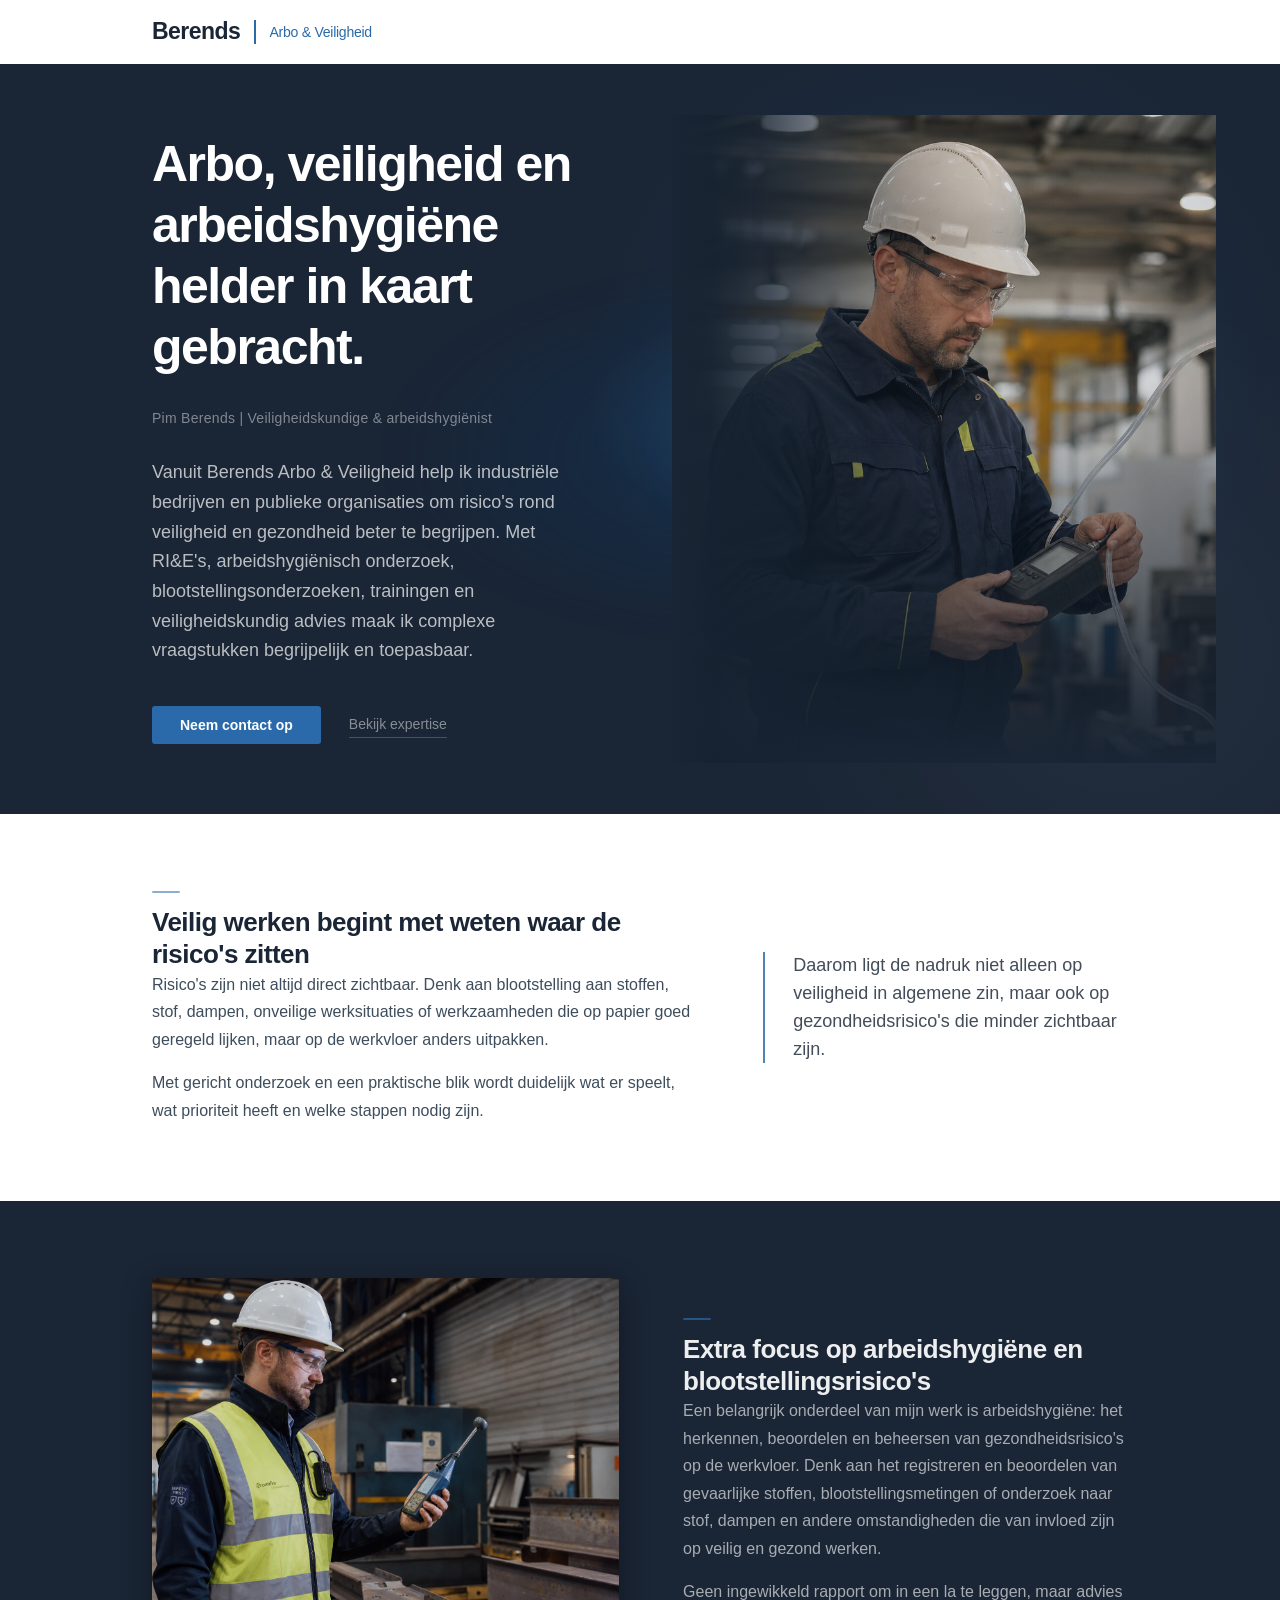
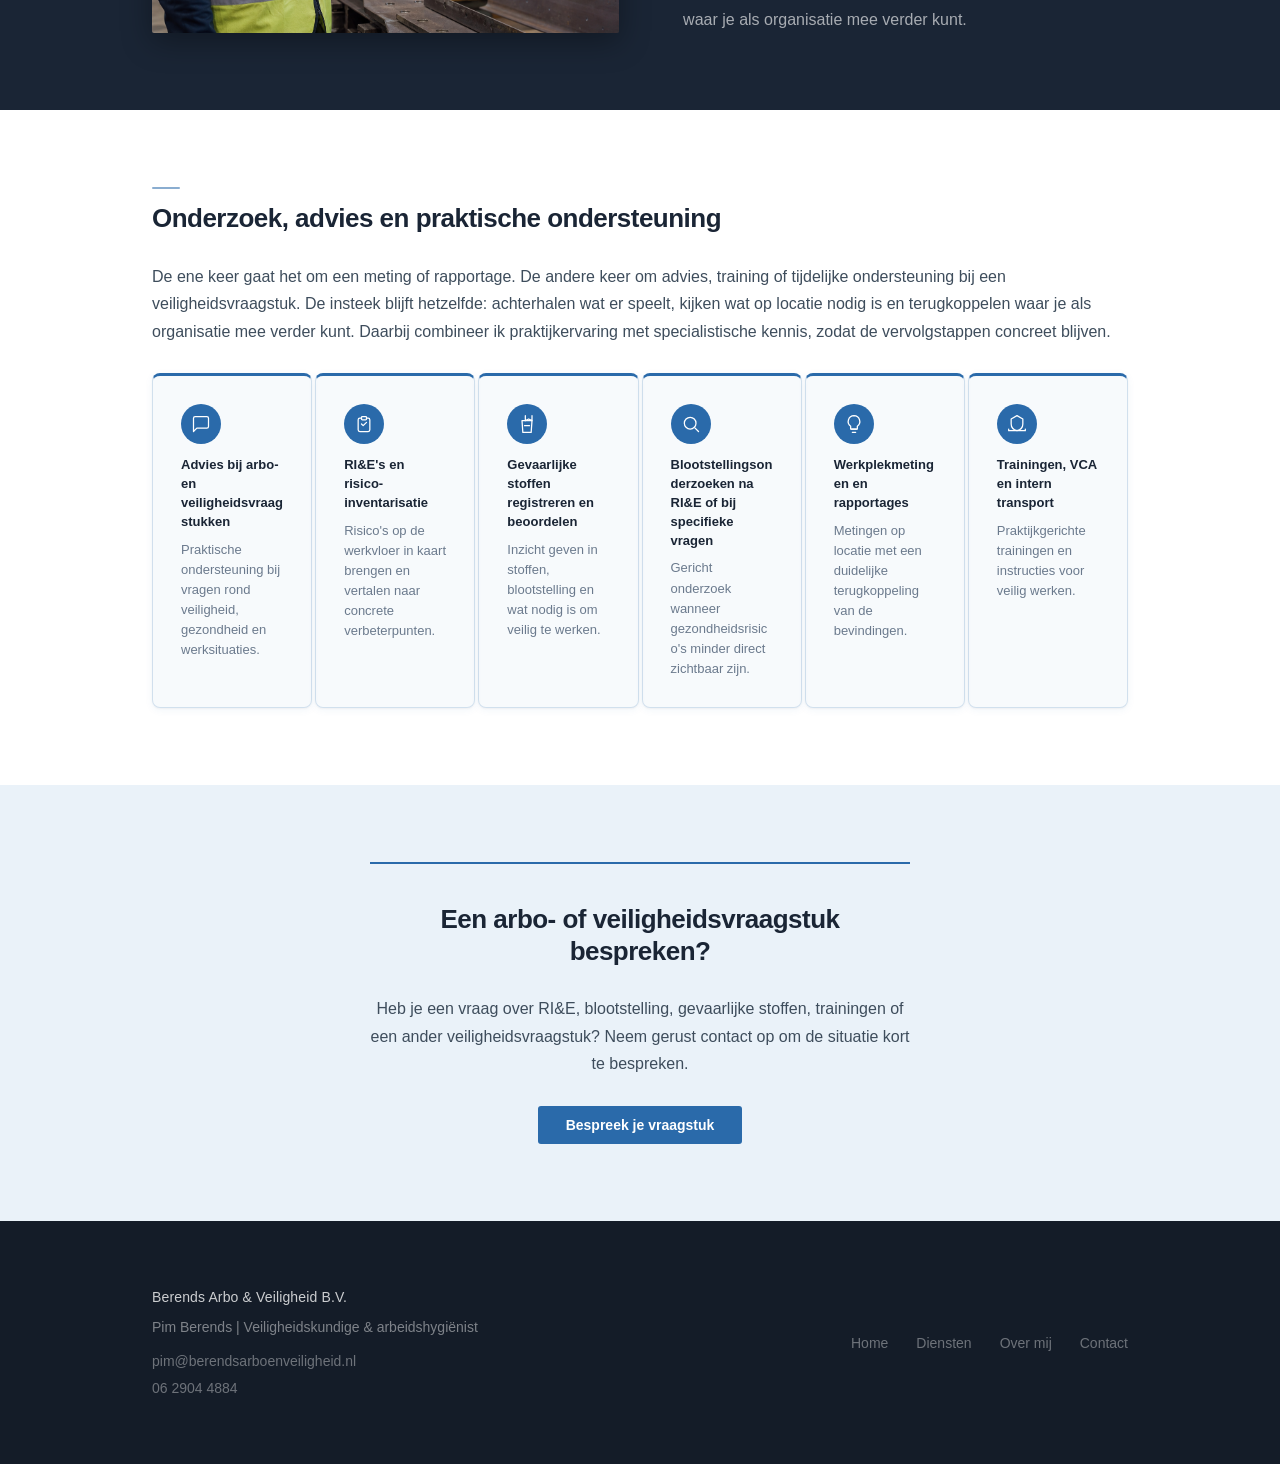
==== index.html @ 62312716 "Add premium accent styling to expertise cards" ====
<!DOCTYPE html>
<html lang="nl">
<head>
  <meta charset="UTF-8" />
  <meta name="viewport" content="width=device-width, initial-scale=1.0" />
  <title>Berends Arbo &amp; Veiligheid BV</title>
  <meta name="description" content="Pim Berends — veiligheidskundige en arbeidshygiënist. Berends Arbo &amp; Veiligheid B.V. helpt bedrijven met RI&amp;E's, blootstellingsonderzoeken, gevaarlijke stoffen, trainingen en veiligheidskundig advies." />
  <link rel="stylesheet" href="css/style.css" />
</head>
<body>

  <!-- Header -->
  <header class="site-header" id="site-header">
    <div class="container">
      <div class="header-inner">
        <a href="index.html" class="brand">
          <span class="brand__main">Berends</span>
          <span class="brand__divider" aria-hidden="true"></span>
          <span class="brand__sub">Arbo &amp; Veiligheid</span>
        </a>
        <button
          class="nav-toggle"
          id="nav-toggle"
          aria-label="Menu openen"
          aria-expanded="false"
          aria-controls="main-nav"
        >
          <span class="nav-toggle__bar"></span>
          <span class="nav-toggle__bar"></span>
          <span class="nav-toggle__bar"></span>
        </button>
        <nav class="main-nav" id="main-nav" aria-label="Hoofdnavigatie">
          <ul>
            <li><a href="index.html"     class="nav-link active" aria-current="page">Home</a></li>
            <li><a href="diensten.html"  class="nav-link">Diensten</a></li>
            <li><a href="over-mij.html"  class="nav-link">Over mij</a></li>
            <li><a href="contact.html"   class="nav-link">Contact</a></li>
          </ul>
        </nav>
      </div>
    </div>
  </header>

  <main>

    <!-- ====================================================
         1. Hero
         ==================================================== -->
    <section class="hero" id="hero">
      <div class="hero__ambient" aria-hidden="true"></div>
      <div class="container">
        <div class="hero__grid">
          <div class="hero__content">
            <h1 class="hero__headline">Arbo, veiligheid en arbeidshygiëne helder in kaart gebracht.</h1>
            <p class="hero__credential">Pim Berends | Veiligheidskundige &amp; arbeidshygiënist</p>
            <p class="hero__sub">Vanuit Berends Arbo &amp; Veiligheid help ik industriële bedrijven en publieke organisaties om risico's rond veiligheid en gezondheid beter te begrijpen. Met RI&amp;E's, arbeidshygiënisch onderzoek, blootstellingsonderzoeken, trainingen en veiligheidskundig advies maak ik complexe vraagstukken begrijpelijk en toepasbaar.</p>
            <div class="hero__actions">
              <a href="contact.html" class="btn btn--primary">Neem contact op</a>
              <a href="#ondersteuning" class="hero__link">Bekijk expertise</a>
            </div>
          </div>
          <!-- Image slot — ready for a real photo.
               To activate: add background-image: url(assets/images/...) to .hero__visual in style.css -->
          <div class="hero__visual" aria-hidden="true"></div>
        </div>
      </div>
    </section>

    <!-- ====================================================
         2. Context
         Text left (3fr) — pull insight right (2fr)
         ==================================================== -->
    <section class="section" id="context">
      <div class="container">
        <div class="split split--context">
          <div class="split__main">
            <h2 class="section__title">Veilig werken begint met weten waar de risico's zitten</h2>
            <div class="section__body">
              <p>Risico's zijn niet altijd direct zichtbaar. Denk aan blootstelling aan stoffen, stof, dampen, onveilige werksituaties of werkzaamheden die op papier goed geregeld lijken, maar op de werkvloer anders uitpakken.</p>
              <p>Met gericht onderzoek en een praktische blik wordt duidelijk wat er speelt, wat prioriteit heeft en welke stappen nodig zijn.</p>
            </div>
          </div>
          <aside class="split__aside">
            <p class="pull-text">Daarom ligt de nadruk niet alleen op veiligheid in algemene zin, maar ook op gezondheidsrisico's die minder zichtbaar zijn.</p>
          </aside>
        </div>
      </div>
    </section>

    <!-- ====================================================
         3. Arbeidshygiëne als specialisme
         Image left (2fr) — specialist text right (3fr)
         ==================================================== -->
    <section class="section section--surface section--dark" id="arbeidshygiene">
      <div class="container">
        <div class="split split--specialist">
          <div class="split__detail">
            <div class="tech-frame">
              <img
                src="assets/images/arbeidshygiene-meting-industrie.png"
                alt="Man voert metingen uit in een industriële werkomgeving"
                class="tech-frame__img"
              />
            </div>
          </div>
          <div class="split__main">
            <h2 class="section__title">Extra focus op arbeidshygiëne en blootstellingsrisico's</h2>
            <div class="section__body">
              <p>Een belangrijk onderdeel van mijn werk is arbeidshygiëne: het herkennen, beoordelen en beheersen van gezondheidsrisico's op de werkvloer. Denk aan het registreren en beoordelen van gevaarlijke stoffen, blootstellingsmetingen of onderzoek naar stof, dampen en andere omstandigheden die van invloed zijn op veilig en gezond werken.</p>
              <p>Geen ingewikkeld rapport om in een la te leggen, maar advies waar je als organisatie mee verder kunt.</p>
            </div>
          </div>
        </div>
      </div>
    </section>

    <!-- ====================================================
         4. Onderzoek, advies en praktische ondersteuning
         Full-width intro + expertise card grid
         ==================================================== -->
    <section class="section" id="ondersteuning">
      <div class="container">
        <h2 class="section__title">Onderzoek, advies en praktische ondersteuning</h2>
        <div class="section__body">
          <p>De ene keer gaat het om een meting of rapportage. De andere keer om advies, training of tijdelijke ondersteuning bij een veiligheidsvraagstuk. De insteek blijft hetzelfde: achterhalen wat er speelt, kijken wat op locatie nodig is en terugkoppelen waar je als organisatie mee verder kunt. Daarbij combineer ik praktijkervaring met specialistische kennis, zodat de vervolgstappen concreet blijven.</p>
        </div>
        <ul class="expertise-grid">
          <li class="expertise-grid__item">
            <span class="expertise-grid__icon" aria-hidden="true">
              <svg width="24" height="24" viewBox="0 0 24 24" fill="none" stroke="currentColor" stroke-width="1.5" stroke-linecap="round" stroke-linejoin="round"><path d="M21 15a2 2 0 0 1-2 2H7l-4 4V5a2 2 0 0 1 2-2h14a2 2 0 0 1 2 2z"/></svg>
            </span>
            <span class="expertise-grid__title">Advies bij arbo- en veiligheidsvraagstukken</span>
            <span class="expertise-grid__desc">Praktische ondersteuning bij vragen rond veiligheid, gezondheid en werksituaties.</span>
          </li>
          <li class="expertise-grid__item">
            <span class="expertise-grid__icon" aria-hidden="true">
              <svg width="24" height="24" viewBox="0 0 24 24" fill="none" stroke="currentColor" stroke-width="1.5" stroke-linecap="round" stroke-linejoin="round"><path d="M9 5H7a2 2 0 0 0-2 2v12a2 2 0 0 0 2 2h10a2 2 0 0 0 2-2V7a2 2 0 0 0-2-2h-2"/><rect x="9" y="3" width="6" height="4" rx="1"/><path d="M9 12l2 2 4-4"/></svg>
            </span>
            <span class="expertise-grid__title">RI&amp;E's en risico-inventarisatie</span>
            <span class="expertise-grid__desc">Risico's op de werkvloer in kaart brengen en vertalen naar concrete verbeterpunten.</span>
          </li>
          <li class="expertise-grid__item">
            <span class="expertise-grid__icon" aria-hidden="true">
              <svg width="24" height="24" viewBox="0 0 24 24" fill="none" stroke="currentColor" stroke-width="1.5" stroke-linecap="round" stroke-linejoin="round"><path d="M10 2v6l4-2 4 2V2"/><path d="M6 8h12l-1 14H7L6 8z"/><path d="M9 14h6"/></svg>
            </span>
            <span class="expertise-grid__title">Gevaarlijke stoffen registreren en beoordelen</span>
            <span class="expertise-grid__desc">Inzicht geven in stoffen, blootstelling en wat nodig is om veilig te werken.</span>
          </li>
          <li class="expertise-grid__item">
            <span class="expertise-grid__icon" aria-hidden="true">
              <svg width="24" height="24" viewBox="0 0 24 24" fill="none" stroke="currentColor" stroke-width="1.5" stroke-linecap="round" stroke-linejoin="round"><circle cx="11" cy="11" r="7"/><path d="M21 21l-4.35-4.35"/></svg>
            </span>
            <span class="expertise-grid__title">Blootstellingsonderzoeken na RI&amp;E of bij specifieke vragen</span>
            <span class="expertise-grid__desc">Gericht onderzoek wanneer gezondheidsrisico's minder direct zichtbaar zijn.</span>
          </li>
          <li class="expertise-grid__item">
            <span class="expertise-grid__icon" aria-hidden="true">
              <svg width="24" height="24" viewBox="0 0 24 24" fill="none" stroke="currentColor" stroke-width="1.5" stroke-linecap="round" stroke-linejoin="round"><path d="M12 2a7 7 0 0 0-4 12.7V18h8v-3.3A7 7 0 0 0 12 2z"/><path d="M9 18h6"/><path d="M10 22h4"/></svg>
            </span>
            <span class="expertise-grid__title">Werkplekmetingen en rapportages</span>
            <span class="expertise-grid__desc">Metingen op locatie met een duidelijke terugkoppeling van de bevindingen.</span>
          </li>
          <li class="expertise-grid__item">
            <span class="expertise-grid__icon" aria-hidden="true">
              <svg width="24" height="24" viewBox="0 0 24 24" fill="none" stroke="currentColor" stroke-width="1.5" stroke-linecap="round" stroke-linejoin="round"><path d="M2 18v2h20v-2"/><path d="M12 2l7 4v6c0 4-3 7-7 8-4-1-7-4-7-8V6l7-4z"/></svg>
            </span>
            <span class="expertise-grid__title">Trainingen, VCA en intern transport</span>
            <span class="expertise-grid__desc">Praktijkgerichte trainingen en instructies voor veilig werken.</span>
          </li>
        </ul>
      </div>
    </section>

    <!-- ====================================================
         5. Final CTA
         ==================================================== -->
    <section class="section section--cta" id="contact-cta">
      <div class="container">
        <div class="section__inner">
          <h2 class="section__title">Een arbo- of veiligheidsvraagstuk bespreken?</h2>
          <p>Heb je een vraag over RI&amp;E, blootstelling, gevaarlijke stoffen, trainingen of een ander veiligheidsvraagstuk? Neem gerust contact op om de situatie kort te bespreken.</p>
          <div>
            <a href="contact.html" class="btn btn--primary">Bespreek je vraagstuk</a>
          </div>
        </div>
      </div>
    </section>

  </main>

  <!-- Footer -->
  <footer class="site-footer">
    <div class="container">
      <div class="footer-inner">
        <div class="footer__info">
          <span class="footer__brand">Berends Arbo &amp; Veiligheid B.V.</span>
          <span class="footer__person">Pim Berends | Veiligheidskundige &amp; arbeidshygiënist</span>
          <div class="footer__contact">
            <a href="mailto:pim@berendsarboenveiligheid.nl">pim@berendsarboenveiligheid.nl</a>
            <a href="tel:+31629044884">06 2904 4884</a>
          </div>
        </div>
        <nav class="footer__nav" aria-label="Footernavigatie">
          <ul>
            <li><a href="index.html">Home</a></li>
            <li><a href="diensten.html">Diensten</a></li>
            <li><a href="over-mij.html">Over mij</a></li>
            <li><a href="contact.html">Contact</a></li>
          </ul>
        </nav>
      </div>
    </div>
  </footer>

  <script src="js/main.js"></script>
</body>
</html>
---- css/style.css ----
/* ============================================================
   Berends Arbo & Veiligheid BV — Main Stylesheet
   Phase 1 (editorial layout)
   ============================================================ */

/* ------------------------------------------------------------
   Custom Properties
   ------------------------------------------------------------ */
:root {
  /* Colors */
  --c-ink:           #1a2535;
  --c-ink-body:      #3e4d5c;
  --c-ink-muted:     #6b7a8d;
  --c-accent:        #2a6aaa;
  --c-accent-dark:   #1f5288;
  --c-bg:            #ffffff;
  --c-surface:       #f2f2f0;
  --c-hero-bg:       #1a2535;
  --c-cta-bg:        #eaf2f9;
  --c-border:        #e4e3df;
  --c-footer-bg:     #141c28;

  /* Typography */
  --font: -apple-system, BlinkMacSystemFont, 'Segoe UI', Roboto,
          'Helvetica Neue', Arial, sans-serif;

  --text-xs:   0.8125rem;
  --text-sm:   0.875rem;
  --text-base: 1rem;
  --text-lg:   1.125rem;
  --text-xl:   1.25rem;
  --text-2xl:  clamp(1.25rem, 2.5vw, 1.625rem);
  --text-hero: clamp(1.875rem, 5vw, 3.125rem);

  --lh-base:    1.72;
  --lh-heading: 1.22;

  --fw-normal:   400;
  --fw-medium:   500;
  --fw-semibold: 600;

  /* Spacing */
  --sp-xs:  0.5rem;
  --sp-sm:  1rem;
  --sp-md:  1.75rem;
  --sp-lg:  2.5rem;
  --sp-xl:  4rem;

  --section-pad: clamp(3.5rem, 6vw, 5.5rem);

  /* Layout */
  --max-w:    1040px;
  --prose-w:  640px;
  --pad-x:    clamp(1rem, 4vw, 2rem);
  --header-h: 64px;

  /* Gap between split columns */
  --split-gap: clamp(2rem, 5vw, 4rem);

  /* Motion */
  --ease: 200ms ease;
}

/* ------------------------------------------------------------
   Reset
   ------------------------------------------------------------ */
*, *::before, *::after {
  box-sizing: border-box;
  margin: 0;
  padding: 0;
}

html {
  scroll-behavior: smooth;
  -webkit-text-size-adjust: 100%;
}

body {
  font-family: var(--font);
  font-size: var(--text-base);
  line-height: var(--lh-base);
  color: var(--c-ink-body);
  background-color: var(--c-bg);
  -webkit-font-smoothing: antialiased;
}

img, video {
  max-width: 100%;
  display: block;
}

ul {
  list-style: none;
}

a {
  color: var(--c-accent);
  text-decoration: none;
}

a:hover {
  color: var(--c-accent-dark);
}

/* ------------------------------------------------------------
   Layout
   ------------------------------------------------------------ */
.container {
  max-width: var(--max-w);
  margin-inline: auto;
  padding-inline: var(--pad-x);
}

/* ------------------------------------------------------------
   Header

   Default: opaque, subtle shadow — safe on all inner pages.
   On the homepage, JS adds .header--has-hero which starts
   transparent over the dark hero, then .is-scrolled restores
   the white bar as the user scrolls past it.
   ------------------------------------------------------------ */
.site-header {
  position: sticky;
  top: 0;
  z-index: 100;
  height: var(--header-h);
  background-color: var(--c-bg);
  box-shadow: 0 1px 0 var(--c-border);
}

.site-header.header--has-hero {
  background-color: transparent;
  box-shadow: none;
  transition: background-color 300ms ease, box-shadow 300ms ease;
}

.site-header.header--has-hero.is-scrolled {
  background-color: var(--c-bg);
  box-shadow: 0 1px 0 var(--c-border);
}

.header-inner {
  display: flex;
  align-items: center;
  justify-content: space-between;
  height: var(--header-h);
}

/* Brand */
.brand {
  display: inline-flex;
  align-items: center;
  gap: 0.85rem;
  color: var(--c-ink);
  letter-spacing: -0.035em;
  line-height: 1;
  flex-shrink: 0;
  transition: color var(--ease);
}

.brand__main {
  font-size: clamp(1.25rem, 1.8vw, 1.75rem);
  font-weight: 700;
  color: var(--c-ink);
  line-height: 1;
}

.brand__divider {
  display: block;
  width: 2px;
  height: 1.5rem;
  background: var(--c-accent);
  flex-shrink: 0;
}

.brand__sub {
  font-size: clamp(0.875rem, 1.1vw, 1.1rem);
  font-weight: 500;
  color: var(--c-accent);
  letter-spacing: -0.02em;
  line-height: 1;
}

.brand:hover .brand__main {
  color: var(--c-accent);
}

/* Transparent hero state: parent still sets transition, children get explicit color */
.site-header.header--has-hero .brand {
  color: rgba(255, 255, 255, 0.93);
  transition: color 300ms ease;
}

.site-header.header--has-hero .brand__sub {
  color: var(--c-accent);
}

/* Scrolled state: restore dark ink on both wrapper and children */
.site-header.header--has-hero.is-scrolled .brand {
  color: var(--c-ink);
}

.site-header.header--has-hero.is-scrolled .brand__main {
  color: var(--c-ink);
}

/* Nav toggle */
.nav-toggle {
  display: flex;
  flex-direction: column;
  justify-content: center;
  gap: 5px;
  width: 40px;
  height: 40px;
  padding: 9px;
  background: none;
  border: none;
  cursor: pointer;
  border-radius: 4px;
  flex-shrink: 0;
  transition: background-color var(--ease);
}

.nav-toggle:hover { background-color: var(--c-surface); }

.site-header.header--has-hero .nav-toggle:hover {
  background-color: rgba(255, 255, 255, 0.1);
}

.site-header.header--has-hero.is-scrolled .nav-toggle:hover {
  background-color: var(--c-surface);
}

.nav-toggle__bar {
  display: block;
  width: 100%;
  height: 2px;
  background-color: var(--c-ink);
  border-radius: 2px;
  transform-origin: center;
  transition: transform var(--ease), opacity var(--ease), background-color 300ms ease;
}

.site-header.header--has-hero .nav-toggle__bar {
  background-color: rgba(255, 255, 255, 0.88);
}

.site-header.header--has-hero.is-scrolled .nav-toggle__bar {
  background-color: var(--c-ink);
}

.nav-toggle[aria-expanded="true"] .nav-toggle__bar:nth-child(1) {
  transform: translateY(7px) rotate(45deg);
}

.nav-toggle[aria-expanded="true"] .nav-toggle__bar:nth-child(2) {
  opacity: 0;
  transform: scaleX(0);
}

.nav-toggle[aria-expanded="true"] .nav-toggle__bar:nth-child(3) {
  transform: translateY(-7px) rotate(-45deg);
}

/* Main nav — hidden on mobile, shown when open */
.main-nav { display: none; }

.main-nav.is-open {
  display: block;
  position: fixed;
  top: var(--header-h);
  left: 0;
  right: 0;
  background-color: var(--c-bg);
  box-shadow: 0 6px 24px rgba(0, 0, 0, 0.07);
  padding: var(--sp-sm) var(--pad-x) var(--sp-md);
  z-index: 99;
}

.main-nav ul { display: flex; flex-direction: column; }

.main-nav ul li { border-bottom: 1px solid var(--c-border); }

.nav-link {
  display: block;
  padding: 0.7rem 0;
  font-size: var(--text-base);
  font-weight: var(--fw-medium);
  color: var(--c-ink-body);
  transition: color var(--ease);
}

.nav-link:hover { color: var(--c-ink); }
.nav-link.active { color: var(--c-accent); }

/* Desktop nav */
@media (min-width: 681px) {
  .nav-toggle { display: none; }

  .main-nav,
  .main-nav.is-open {
    display: block;
    position: static;
    background: none;
    box-shadow: none;
    padding: 0;
  }

  .main-nav ul {
    flex-direction: row;
    gap: var(--sp-md);
    align-items: center;
  }

  .main-nav ul li { border-bottom: none; }

  .nav-link {
    display: inline-block;
    padding: 0.25rem 0;
    font-size: var(--text-sm);
    border-bottom: 2px solid transparent;
    transition: color var(--ease), border-color var(--ease);
  }

  .nav-link:hover { color: var(--c-ink); }

  .nav-link.active {
    color: var(--c-ink);
    border-bottom-color: var(--c-accent);
  }

  /* Transparent hero state */
  .site-header.header--has-hero .nav-link {
    color: rgba(255, 255, 255, 0.72);
    transition: color 300ms ease, border-color 300ms ease;
  }

  .site-header.header--has-hero .nav-link:hover {
    color: rgba(255, 255, 255, 0.96);
  }

  .site-header.header--has-hero .nav-link.active {
    color: rgba(255, 255, 255, 0.96);
    border-bottom-color: rgba(255, 255, 255, 0.38);
  }

  /* Restored scrolled state */
  .site-header.header--has-hero.is-scrolled .nav-link {
    color: var(--c-ink-body);
  }

  .site-header.header--has-hero.is-scrolled .nav-link:hover {
    color: var(--c-ink);
  }

  .site-header.header--has-hero.is-scrolled .nav-link.active {
    color: var(--c-ink);
    border-bottom-color: var(--c-accent);
  }
}

/* ------------------------------------------------------------
   Buttons
   ------------------------------------------------------------ */
.btn {
  display: inline-block;
  padding: 0.75rem 1.75rem;
  border-radius: 3px;
  font-family: var(--font);
  font-size: var(--text-sm);
  font-weight: var(--fw-semibold);
  line-height: 1;
  transition: background-color var(--ease), color var(--ease);
}

.btn--primary {
  background-color: var(--c-accent);
  color: #ffffff;
}

.btn--primary:hover {
  background-color: var(--c-accent-dark);
  color: #ffffff;
}

/* ------------------------------------------------------------
   Hero
   ------------------------------------------------------------ */
.hero {
  position: relative;
  overflow: hidden;
  min-height: calc(70svh - var(--header-h));
  padding-block: clamp(2rem, 4vw, 3.5rem);
  background:
    radial-gradient(circle at 74% 42%, rgba(41, 122, 195, 0.16), rgba(41, 122, 195, 0.00) 34%),
    radial-gradient(circle at 88% 78%, rgba(255, 255, 255, 0.045), rgba(255, 255, 255, 0.00) 28%),
    var(--c-ink);
}

.hero__grid {
  display: grid;
  grid-template-columns: minmax(0, 0.9fr) minmax(0, 1fr);
  gap: var(--sp-xl);
  align-items: center;
  position: relative;
  z-index: 1;
  min-height: inherit;
}

.hero__headline {
  font-size: var(--text-hero);
  font-weight: var(--fw-semibold);
  color: #ffffff;
  line-height: var(--lh-heading);
  letter-spacing: -0.03em;
  margin-bottom: var(--sp-md);
}

.hero__credential {
  font-size: var(--text-sm);
  color: rgba(255, 255, 255, 0.45);
  letter-spacing: 0.02em;
  margin-bottom: var(--sp-md);
}

.hero__sub {
  font-size: var(--text-lg);
  color: rgba(255, 255, 255, 0.7);
  line-height: 1.65;
  margin-bottom: var(--sp-lg);
}

.hero__actions {
  display: flex;
  align-items: center;
  gap: var(--sp-md);
  flex-wrap: wrap;
}

.hero__link {
  font-size: var(--text-sm);
  color: rgba(255, 255, 255, 0.48);
  border-bottom: 1px solid rgba(255, 255, 255, 0.2);
  padding-bottom: 1px;
  transition: color var(--ease), border-color var(--ease);
}

.hero__link:hover {
  color: rgba(255, 255, 255, 0.8);
  border-bottom-color: rgba(255, 255, 255, 0.4);
}

.hero__visual {
  position: relative;
  min-height: clamp(600px, 72vh, 820px);
  align-self: stretch;
  overflow: hidden;
  isolation: isolate;
  border: 0;
  outline: 0;
  box-shadow: none;
  background-image: url('../assets/images/hero-pim-berends-portret.jpg');
  background-size: cover;
  background-position: 32% top;
  margin-right: clamp(-6rem, -5vw, -3rem);
  transform: translateX(1.5rem);
}

/* Both pseudo-elements cover the full visual as atmospheric overlay layers */
.hero__visual::before,
.hero__visual::after {
  content: '';
  position: absolute;
  inset: 0;
  pointer-events: none;
}

/* Layer 1 — primary blend: deeper left-to-right + bottom-to-top navy fade */
.hero__visual::before {
  z-index: 1;
  background:
    linear-gradient(
      90deg,
      var(--c-ink)            0%,
      rgba(22, 34, 49, 0.96)  7%,
      rgba(22, 34, 49, 0.78) 18%,
      rgba(22, 34, 49, 0.36) 36%,
      rgba(22, 34, 49, 0.08) 58%,
      rgba(22, 34, 49, 0.00) 78%
    ),
    linear-gradient(
      0deg,
      var(--c-ink)            0%,
      rgba(22, 34, 49, 0.82) 10%,
      rgba(22, 34, 49, 0.36) 32%,
      rgba(22, 34, 49, 0.00) 62%
    );
}

/* Layer 2 — atmospheric depth: subject highlight + right-edge vignette */
.hero__visual::after {
  z-index: 2;
  background:
    radial-gradient(
      circle at 62% 34%,
      rgba(255, 255, 255, 0.07)  0%,
      rgba(255, 255, 255, 0.00) 28%
    ),
    linear-gradient(
      90deg,
      rgba(22, 34, 49, 0.16)  0%,
      rgba(22, 34, 49, 0.00) 42%,
      rgba(22, 34, 49, 0.20) 100%
    );
}

@media (max-width: 859px) {
  .hero { min-height: auto; }
  .hero__grid { grid-template-columns: 1fr; }

  .hero__visual {
    margin-right: 0;
    transform: none;
    background-position: center top;
    min-height: 420px;
  }

  /* Single-column: reduce to bottom-only fade, keep subject readable */
  .hero__visual::before {
    background:
      linear-gradient(
        0deg,
        var(--c-ink)            0%,
        rgba(22, 34, 49, 0.62) 14%,
        rgba(22, 34, 49, 0.16) 44%,
        rgba(22, 34, 49, 0.00) 100%
      );
  }

  .hero__visual::after { background: none; }
}

/* Atmospheric ambient blur layer — absolute, sits behind grid content */
.hero__ambient {
  position: absolute;
  inset: 0;
  pointer-events: none;
  background:
    radial-gradient(ellipse at 71% 47%, rgba(84, 172, 255, 0.25), transparent 25%),
    radial-gradient(ellipse at 58% 52%, rgba(13, 55, 96, 0.48), transparent 35%);
  filter: blur(2px);
  opacity: 0.9;
  z-index: 0;
}

/* ------------------------------------------------------------
   Sections — base
   ------------------------------------------------------------ */
.section {
  padding-block: var(--section-pad);
  background-color: var(--c-bg);
}

.section--surface { background-color: var(--c-surface); }
.section--cta     { background-color: var(--c-cta-bg); }

.section--dark {
  background-color: var(--c-hero-bg);
}
.section--dark .section__title {
  color: rgba(255, 255, 255, 0.92);
}
.section--dark .section__title::before {
  opacity: 0.7;
}
.section--dark .section__body p {
  color: rgba(255, 255, 255, 0.62);
}
.section--dark .split--specialist {
  grid-template-columns: 1.05fr 1fr;
}
.section--dark .tech-frame {
  background-color: rgba(255, 255, 255, 0.03);
  border: none;
  box-shadow: 0 8px 30px rgba(0, 0, 0, 0.35);
}

/* Single-column prose column (used for CTA and Aanpak title) */
.section__inner {
  max-width: var(--prose-w);
  margin-inline: auto;
  display: flex;
  flex-direction: column;
  gap: var(--sp-md);
}

/* Section title */
.section__title {
  font-size: var(--text-2xl);
  font-weight: var(--fw-semibold);
  color: var(--c-ink);
  line-height: var(--lh-heading);
  letter-spacing: -0.02em;
}

.section__title::before {
  content: '';
  display: block;
  width: 1.75rem;
  height: 2px;
  background-color: var(--c-accent);
  border-radius: 2px;
  margin-bottom: 0.875rem;
  opacity: 0.55;
}

/* Body text block */
.section__body {
  display: flex;
  flex-direction: column;
  gap: var(--sp-sm);
}

.section__body p { color: var(--c-ink-body); }

/* ------------------------------------------------------------
   Split layout system

   Three flavors:
   - split--context:    3fr text | 2fr pull insight
   - split--specialist: 2fr tech detail | 3fr specialist text
   - split--expertise:  2fr intro | 3fr expertise list
   ------------------------------------------------------------ */
.split {
  display: grid;
  gap: var(--split-gap);
  align-items: start;
}

.split--context    { grid-template-columns: 3fr 2fr; align-items: center; }
.split--specialist { grid-template-columns: 2fr 3fr; align-items: stretch; }
.split--expertise  { grid-template-columns: 2fr 3fr; align-items: start; }

/* Offset: specialist text starts lower than the tech-frame */
.split--specialist .split__main { padding-top: var(--sp-lg); }

/* ------------------------------------------------------------
   Context — pull insight (section 2 right column)
   ------------------------------------------------------------ */
.split__aside {
  display: flex;
  align-items: center;
}

.pull-text {
  font-size: var(--text-lg);
  font-weight: var(--fw-medium);
  color: var(--c-ink);
  line-height: 1.55;
  border-left: 2px solid var(--c-accent);
  padding-left: var(--sp-md);
  opacity: 0.82;
}

/* ------------------------------------------------------------
   Arbeidshygiëne — image frame (section 3 left column)
   ------------------------------------------------------------ */
.split__detail {
  display: flex;
  align-items: stretch;
}

.tech-frame {
  position: relative;
  width: 100%;
  min-height: 280px;
  border-radius: 2px;
  overflow: hidden;
  background-color: var(--c-surface);
}

/* Image fills the full frame */
.tech-frame__img {
  width: 100%;
  height: 100%;
  object-fit: cover;
  object-position: 35% center;
  display: block;
}

/* ------------------------------------------------------------
   Ondersteuning — expertise list (section 4 right column)
   ------------------------------------------------------------ */
.expertise-list {
  border-top: 1px solid var(--c-border);
  padding-top: 0;
}

.expertise-list li {
  padding: 0.75rem 0;
  border-bottom: 1px solid var(--c-border);
  display: flex;
  flex-direction: column;
  gap: 0.2rem;
}

.expertise-list__title {
  font-size: var(--text-sm);
  font-weight: var(--fw-medium);
  color: var(--c-ink);
  line-height: 1.4;
}

.expertise-list__desc {
  font-size: var(--text-xs);
  color: var(--c-ink-muted);
  line-height: 1.55;
}

/* ------------------------------------------------------------
   Ondersteuning — expertise card grid (section 4)
   ------------------------------------------------------------ */
#ondersteuning .container {
  display: flex;
  flex-direction: column;
  gap: var(--sp-md);
}

.expertise-grid {
  list-style: none;
  margin: 0;
  padding: 0;
  display: grid;
  grid-template-columns: repeat(2, minmax(0, 1fr));
  gap: 3px;
}

.expertise-grid__item {
  height: 100%;
  min-width: 0;
  background-color: rgba(42, 106, 170, 0.035);
  border: 1px solid rgba(42, 106, 170, 0.18);
  border-top: 3px solid var(--c-accent);
  border-radius: 8px;
  box-shadow:
    0 2px 8px rgba(42, 106, 170, 0.06),
    0 1px 2px rgba(0, 0, 0, 0.04);
  padding: var(--sp-lg);
  display: flex;
  flex-direction: column;
  gap: 0.5rem;
  transition:
    box-shadow 150ms ease,
    background-color 150ms ease,
    border-color 150ms ease;
}

.expertise-grid__item:hover {
  background-color: rgba(42, 106, 170, 0.06);
  border-color: rgba(42, 106, 170, 0.3);
  box-shadow:
    0 6px 20px rgba(42, 106, 170, 0.12),
    0 2px 6px rgba(0, 0, 0, 0.06);
}

.expertise-grid__icon {
  width: 40px;
  height: 40px;
  display: flex;
  align-items: center;
  justify-content: center;
  background-color: var(--c-accent);
  border-radius: 50%;
  color: white;
  flex-shrink: 0;
}

.expertise-grid__icon svg {
  display: block;
  width: 20px;
  height: 20px;
}

.expertise-grid__title {
  font-size: var(--text-sm);
  font-weight: var(--fw-semibold);
  color: var(--c-hero-bg);
  line-height: 1.4;
  margin-top: 0.25rem;
  overflow-wrap: break-word;
}

.expertise-grid__desc {
  font-size: var(--text-xs);
  color: var(--c-ink-muted);
  line-height: 1.55;
  overflow-wrap: break-word;
}

@media (min-width: 681px) {
  .expertise-grid {
    grid-template-columns: repeat(3, minmax(0, 1fr));
  }
}

@media (min-width: 1024px) {
  .expertise-grid {
    grid-template-columns: repeat(6, minmax(0, 1fr));
  }

  .expertise-grid__item {
    padding: var(--sp-md);
  }

  .expertise-grid__title {
    font-size: 0.8125rem;
    line-height: 1.45;
  }
}

/* ------------------------------------------------------------
   CTA section — centered editorial close (section 5)
   ------------------------------------------------------------ */
.section--cta .section__title::before { display: none; }

.section--cta .section__inner {
  padding-top: var(--sp-lg);
  border-top: 2px solid var(--c-accent);
  text-align: center;
  align-items: center;
}

@media (min-width: 681px) {
  .section--cta .section__inner { max-width: 540px; }
}

/* ------------------------------------------------------------
   Footer
   ------------------------------------------------------------ */
.site-footer {
  background-color: var(--c-footer-bg);
  padding-block: var(--sp-xl);
}

.footer-inner {
  display: flex;
  align-items: center;
  justify-content: space-between;
  flex-wrap: wrap;
  gap: var(--sp-md);
}

.footer__info {
  display: flex;
  flex-direction: column;
  gap: 0.375rem;
}

.footer__brand {
  font-size: var(--text-sm);
  font-weight: var(--fw-medium);
  color: rgba(255, 255, 255, 0.78);
  letter-spacing: 0.01em;
}

.footer__person {
  font-size: var(--text-sm);
  color: rgba(255, 255, 255, 0.45);
}

.footer__contact {
  display: flex;
  flex-direction: column;
  gap: 0.2rem;
  margin-top: 0.25rem;
}

.footer__contact a {
  font-size: var(--text-sm);
  color: rgba(255, 255, 255, 0.38);
  transition: color var(--ease);
}

.footer__contact a:hover {
  color: rgba(255, 255, 255, 0.78);
}

.footer__nav ul {
  display: flex;
  flex-wrap: wrap;
  gap: 0.5rem var(--sp-md);
}

.footer__nav a {
  font-size: var(--text-sm);
  color: rgba(255, 255, 255, 0.38);
  transition: color var(--ease);
}

.footer__nav a:hover { color: rgba(255, 255, 255, 0.78); }

/* ============================================================
   Inner page utilities
   Shared across diensten, projecten, over-mij and contact.
   ============================================================ */

/* Credential line below inner page h1 (over-mij.html) */
.page-credential {
  font-size: var(--text-sm);
  color: var(--c-ink-muted);
  letter-spacing: 0.02em;
}

/* ------------------------------------------------------------
   Service / situation list — diensten.html, projecten.html
   ------------------------------------------------------------ */
.service-list {
  margin-top: var(--sp-lg);
  border-bottom: 1px solid var(--c-border);
}

.service-list__item {
  padding: var(--sp-md) 0;
  border-top: 1px solid var(--c-border);
}

.service-list__title {
  font-size: var(--text-lg);
  font-weight: var(--fw-semibold);
  color: var(--c-ink);
  line-height: var(--lh-heading);
  margin-bottom: var(--sp-xs);
}

.service-list__body {
  color: var(--c-ink-body);
  line-height: var(--lh-base);
  max-width: 600px;
}

/* ------------------------------------------------------------
   Aside supporting list — over-mij.html
   ------------------------------------------------------------ */
.aside-list {
  border-top: 1px solid var(--c-border);
}

.aside-list__title {
  display: block;
  font-size: var(--text-xs);
  font-weight: var(--fw-semibold);
  color: var(--c-ink-muted);
  letter-spacing: 0.06em;
  text-transform: uppercase;
  padding: var(--sp-sm) 0 var(--sp-xs);
}

.aside-list li {
  padding: 0.6rem 0;
  border-bottom: 1px solid var(--c-border);
  font-size: var(--text-sm);
  color: var(--c-ink-body);
  line-height: 1.55;
}

/* ------------------------------------------------------------
   Contact details block — contact.html
   ------------------------------------------------------------ */
.contact-block {
  display: flex;
  flex-direction: column;
  gap: var(--sp-sm);
}

.contact-block__name {
  font-size: var(--text-xl);
  font-weight: var(--fw-semibold);
  color: var(--c-ink);
  line-height: var(--lh-heading);
}

.contact-block__role {
  font-size: var(--text-sm);
  color: var(--c-ink-muted);
  margin-top: -0.375rem;
}

.contact-block__links {
  display: flex;
  flex-direction: column;
  gap: var(--sp-sm);
  padding-top: var(--sp-md);
  border-top: 1px solid var(--c-border);
}

.contact-block__item {
  display: flex;
  flex-direction: column;
  gap: 0.15rem;
}

.contact-block__label {
  font-size: var(--text-xs);
  font-weight: var(--fw-semibold);
  color: var(--c-ink-muted);
  letter-spacing: 0.06em;
  text-transform: uppercase;
}

.contact-block__link {
  font-size: var(--text-base);
  color: var(--c-accent);
  transition: color var(--ease);
}

.contact-block__link:hover {
  color: var(--c-accent-dark);
}

/* ============================================================
   Inner page — Phase 2 layout refinements
   ============================================================ */

/* ------------------------------------------------------------
   Services intro — compact page header, diensten.html only
   ------------------------------------------------------------ */
.services-intro {
  padding-top: clamp(2rem, 3.5vw, 3rem);
  padding-bottom: clamp(1.25rem, 2vw, 1.75rem);
}

/* ------------------------------------------------------------
   Service detail — "Diensten in detail"
   ------------------------------------------------------------ */

/* Flex column — panels stack with a controlled gap */
.service-detail {
  display: flex;
  flex-direction: column;
  gap: 8px;
  margin-top: var(--sp-lg);
}

/* Premium service panel: white, accent top border, restrained depth */
.service-detail__item {
  display: grid;
  grid-template-columns: 2fr 3fr;
  gap: clamp(1.5rem, 3vw, 2.5rem);
  align-items: start;
  padding: clamp(1.75rem, 3vw, 2.5rem);
  background-color: var(--c-bg);
  border-top: 2px solid var(--c-accent);
  box-shadow: 0 1px 4px rgba(0, 0, 0, 0.07);
  transition: transform 180ms ease, box-shadow 180ms ease;
}

/* Hover: restrained lift and slightly deeper shadow */
.service-detail__item:hover {
  transform: translateY(-1px);
  box-shadow: 0 4px 12px rgba(0, 0, 0, 0.09);
}

.service-detail__item:hover .service-detail__num {
  color: var(--c-accent-dark);
}

/* Number: clear accent index */
.service-detail__num {
  display: block;
  font-size: var(--text-xs);
  font-weight: var(--fw-semibold);
  color: var(--c-accent);
  letter-spacing: 0.1em;
  line-height: 1;
  margin-bottom: 0.75rem;
  transition: color 180ms ease;
}

.service-detail__title {
  font-size: clamp(1.125rem, 1.8vw, 1.375rem);
  font-weight: var(--fw-semibold);
  color: var(--c-ink);
  line-height: var(--lh-heading);
  letter-spacing: -0.02em;
  margin-bottom: var(--sp-xs);
}

.service-detail__context {
  font-size: var(--text-sm);
  color: var(--c-ink-muted);
  line-height: 1.55;
}

.service-detail__body {
  font-size: var(--text-base);
  color: var(--c-ink-body);
  line-height: var(--lh-base);
  margin-bottom: var(--sp-sm);
}

.service-detail__link {
  display: inline;
  font-size: var(--text-sm);
  font-weight: var(--fw-medium);
  color: var(--c-accent);
  border-bottom: 1px solid rgba(42, 106, 170, 0.45);
  padding-bottom: 2px;
  transition: color var(--ease), border-color var(--ease);
}

.service-detail__link:hover {
  color: var(--c-accent-dark);
  border-bottom-color: var(--c-accent-dark);
}

/* ------------------------------------------------------------
   Profile intro — over-mij.html
   ------------------------------------------------------------ */
.profile-intro {
  background-color: var(--c-surface);
  padding-block: var(--section-pad);
}

.profile-intro__title {
  font-size: clamp(2.25rem, 5vw, 3.5rem);
  font-weight: var(--fw-semibold);
  color: var(--c-ink);
  line-height: var(--lh-heading);
  letter-spacing: -0.03em;
  margin-bottom: var(--sp-xs);
}

.profile-intro__credential {
  display: block;
  font-size: var(--text-sm);
  font-weight: var(--fw-medium);
  color: var(--c-accent);
  letter-spacing: 0.02em;
  margin-bottom: var(--sp-md);
}

.profile-intro__body {
  font-size: var(--text-lg);
  color: var(--c-ink-body);
  line-height: 1.65;
  max-width: 600px;
}

/* Top-aligned split variant — aside does not vertically center */
.split--context-top {
  grid-template-columns: 3fr 2fr;
}

/* Working style statement block */
.working-style {
  max-width: 680px;
  padding-left: var(--sp-md);
  border-left: 2px solid var(--c-accent);
  display: flex;
  flex-direction: column;
  gap: var(--sp-xs);
}

.working-style__title {
  font-size: var(--text-xl);
  font-weight: var(--fw-semibold);
  color: var(--c-ink);
  line-height: var(--lh-heading);
  letter-spacing: -0.02em;
}

.working-style__body {
  color: var(--c-ink-body);
  line-height: var(--lh-base);
}

/* ------------------------------------------------------------
   Contact panel — contact.html
   ------------------------------------------------------------ */
.contact-panel {
  max-width: 580px;
  display: flex;
  flex-direction: column;
  gap: var(--sp-lg);
}

.contact-panel__header {
  display: flex;
  flex-direction: column;
  gap: var(--sp-xs);
}

.contact-panel__title {
  font-size: var(--text-2xl);
  font-weight: var(--fw-semibold);
  color: var(--c-ink);
  line-height: var(--lh-heading);
  letter-spacing: -0.02em;
}

.contact-panel__title::before {
  content: '';
  display: block;
  width: 1.75rem;
  height: 2px;
  background-color: var(--c-accent);
  border-radius: 2px;
  margin-bottom: 0.875rem;
  opacity: 0.55;
}

.contact-panel__meta {
  font-size: var(--text-sm);
  color: var(--c-ink-muted);
  line-height: 1.55;
}

.contact-panel__links {
  display: flex;
  flex-direction: column;
  border-top: 1px solid var(--c-border);
}

.contact-panel__link {
  display: flex;
  flex-direction: column;
  gap: 0.25rem;
  padding: var(--sp-md) 0;
  border-bottom: 1px solid var(--c-border);
  text-decoration: none;
}

.contact-panel__label {
  font-size: var(--text-xs);
  font-weight: var(--fw-semibold);
  color: var(--c-ink-muted);
  letter-spacing: 0.06em;
  text-transform: uppercase;
}

.contact-panel__value {
  font-size: var(--text-xl);
  font-weight: var(--fw-medium);
  color: var(--c-accent);
  line-height: 1.3;
  transition: color var(--ease);
}

.contact-panel__link:hover .contact-panel__value {
  color: var(--c-accent-dark);
}

/* Context note — secondary section below contact panel */
.context-note {
  max-width: var(--prose-w);
  margin-inline: auto;
  display: flex;
  flex-direction: column;
  gap: var(--sp-sm);
}

.context-note__label {
  display: block;
  font-size: var(--text-xs);
  font-weight: var(--fw-semibold);
  color: var(--c-ink-muted);
  letter-spacing: 0.06em;
  text-transform: uppercase;
}

.context-note__body {
  color: var(--c-ink-body);
  line-height: var(--lh-base);
}

/* ------------------------------------------------------------
   Responsive
   ------------------------------------------------------------ */
@media (max-width: 680px) {
  /* Stack all split layouts */
  .split--context,
  .split--context-top,
  .split--specialist {
    grid-template-columns: 1fr;
  }

  /* On mobile: text first, image below */
  .split--specialist .split__detail { order: 2; display: flex; }
  .split--specialist .split__main   { order: 1; padding-top: 0; }

  /* Fixed height for image on mobile so it doesn't stretch too tall */
  .split--specialist .tech-frame { min-height: 220px; max-height: 260px; }

  /* Hero sub: slightly smaller on mobile */
  .hero__sub { font-size: var(--text-base); }

  /* Footer: stack */
  .footer-inner {
    flex-direction: column;
    align-items: flex-start;
    gap: var(--sp-lg);
  }

  .footer__nav ul {
    flex-direction: column;
    gap: 0.5rem;
  }

  /* Service detail — stack left/right columns on mobile */
  .service-detail__item {
    grid-template-columns: 1fr;
    gap: var(--sp-md);
  }

  /* Profile intro — tighter on mobile */
  .profile-intro__body {
    font-size: var(--text-base);
  }

  /* Working style — remove left border on mobile, add top border */
  .working-style {
    padding-left: 0;
    border-left: none;
    border-top: 2px solid var(--c-accent);
    padding-top: var(--sp-md);
    max-width: 100%;
  }
}
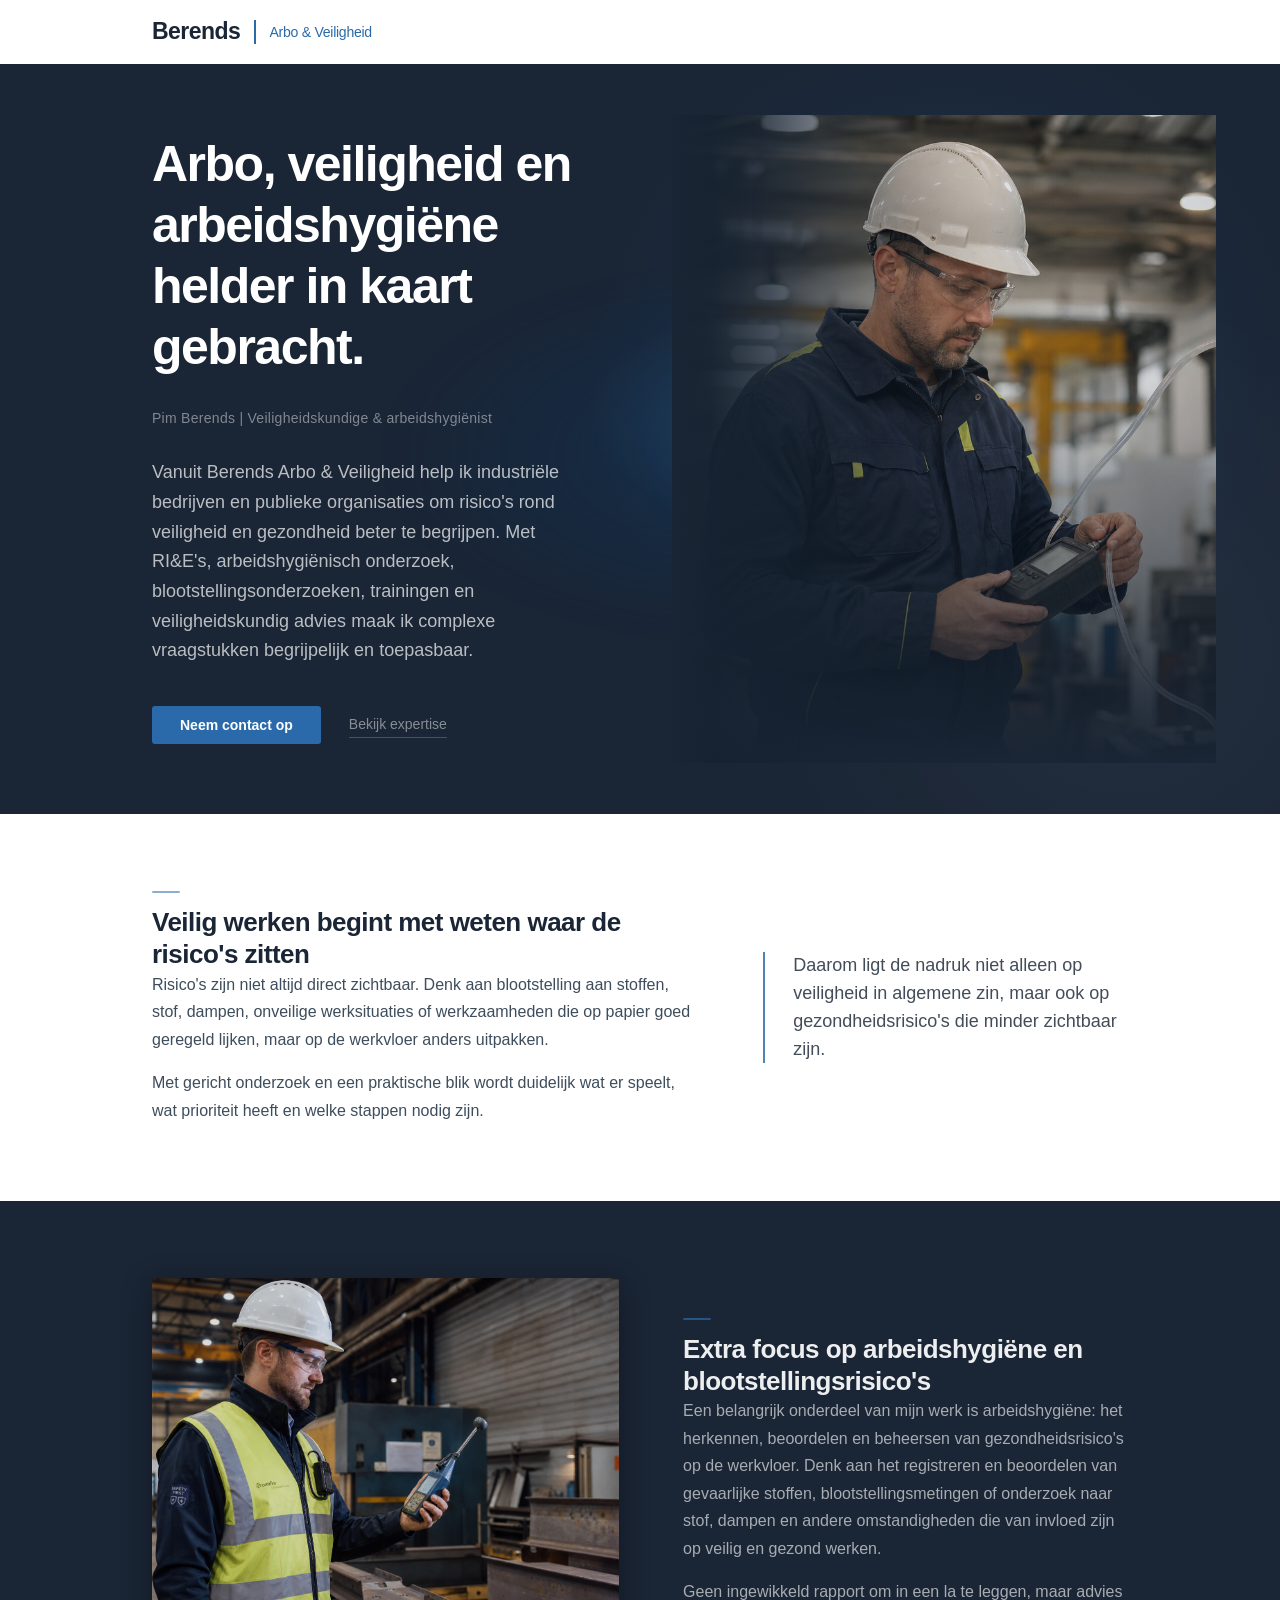
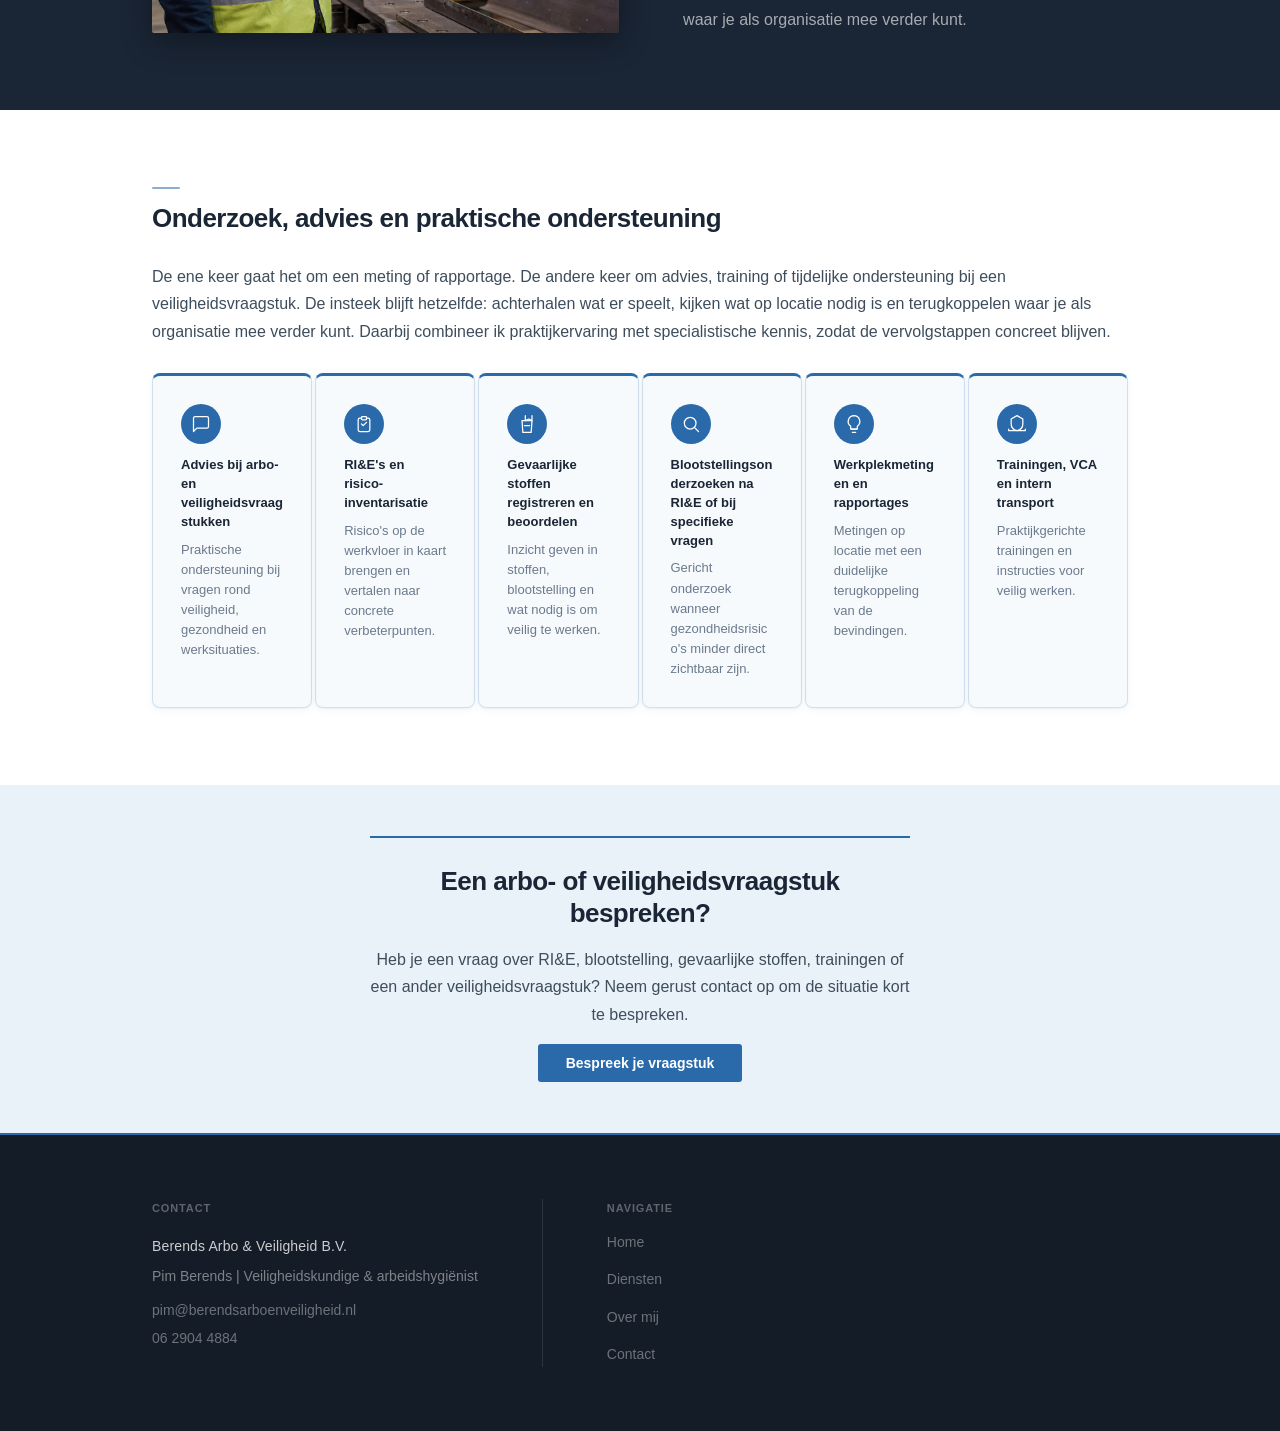
==== commit f71cbb60: "Redesign footer with labels, divider, and top accent line" ====
--- a/index.html
+++ b/index.html
@@ -193,6 +193,7 @@
     <div class="container">
       <div class="footer-inner">
         <div class="footer__info">
+          <span class="footer__label">Contact</span>
           <span class="footer__brand">Berends Arbo &amp; Veiligheid B.V.</span>
           <span class="footer__person">Pim Berends | Veiligheidskundige &amp; arbeidshygiënist</span>
           <div class="footer__contact">
@@ -201,6 +202,7 @@
           </div>
         </div>
         <nav class="footer__nav" aria-label="Footernavigatie">
+          <span class="footer__label">Navigatie</span>
           <ul>
             <li><a href="index.html">Home</a></li>
             <li><a href="diensten.html">Diensten</a></li>
--- a/css/style.css
+++ b/css/style.css
@@ -562,7 +562,10 @@
 }
 
 .section--surface { background-color: var(--c-surface); }
-.section--cta     { background-color: var(--c-cta-bg); }
+.section--cta {
+  background-color: var(--c-cta-bg);
+  padding-block: clamp(2.5rem, 4vw, 3.5rem);
+}
 
 .section--dark {
   background-color: var(--c-hero-bg);
@@ -824,7 +827,8 @@
 .section--cta .section__title::before { display: none; }
 
 .section--cta .section__inner {
-  padding-top: var(--sp-lg);
+  padding-top: var(--sp-md);
+  gap: var(--sp-sm);
   border-top: 2px solid var(--c-accent);
   text-align: center;
   align-items: center;
@@ -840,14 +844,24 @@
 .site-footer {
   background-color: var(--c-footer-bg);
   padding-block: var(--sp-xl);
+  border-top: 2px solid var(--c-accent);
+}
+
+.footer__label {
+  display: block;
+  font-size: 0.6875rem;
+  font-weight: var(--fw-semibold);
+  letter-spacing: 0.08em;
+  text-transform: uppercase;
+  color: rgba(255, 255, 255, 0.32);
+  margin-bottom: 0.625rem;
 }
 
 .footer-inner {
   display: flex;
-  align-items: center;
-  justify-content: space-between;
+  align-items: flex-start;
+  gap: var(--sp-xl);
   flex-wrap: wrap;
-  gap: var(--sp-md);
 }
 
 .footer__info {
@@ -885,10 +899,15 @@
   color: rgba(255, 255, 255, 0.78);
 }
 
+.footer__nav {
+  padding-left: var(--sp-xl);
+  border-left: 1px solid rgba(255, 255, 255, 0.1);
+}
+
 .footer__nav ul {
   display: flex;
-  flex-wrap: wrap;
-  gap: 0.5rem var(--sp-md);
+  flex-direction: column;
+  gap: 0.6rem;
 }
 
 .footer__nav a {
@@ -1301,6 +1320,11 @@
     gap: var(--sp-lg);
   }
 
+  .footer__nav {
+    padding-left: 0;
+    border-left: none;
+  }
+
   .footer__nav ul {
     flex-direction: column;
     gap: 0.5rem;
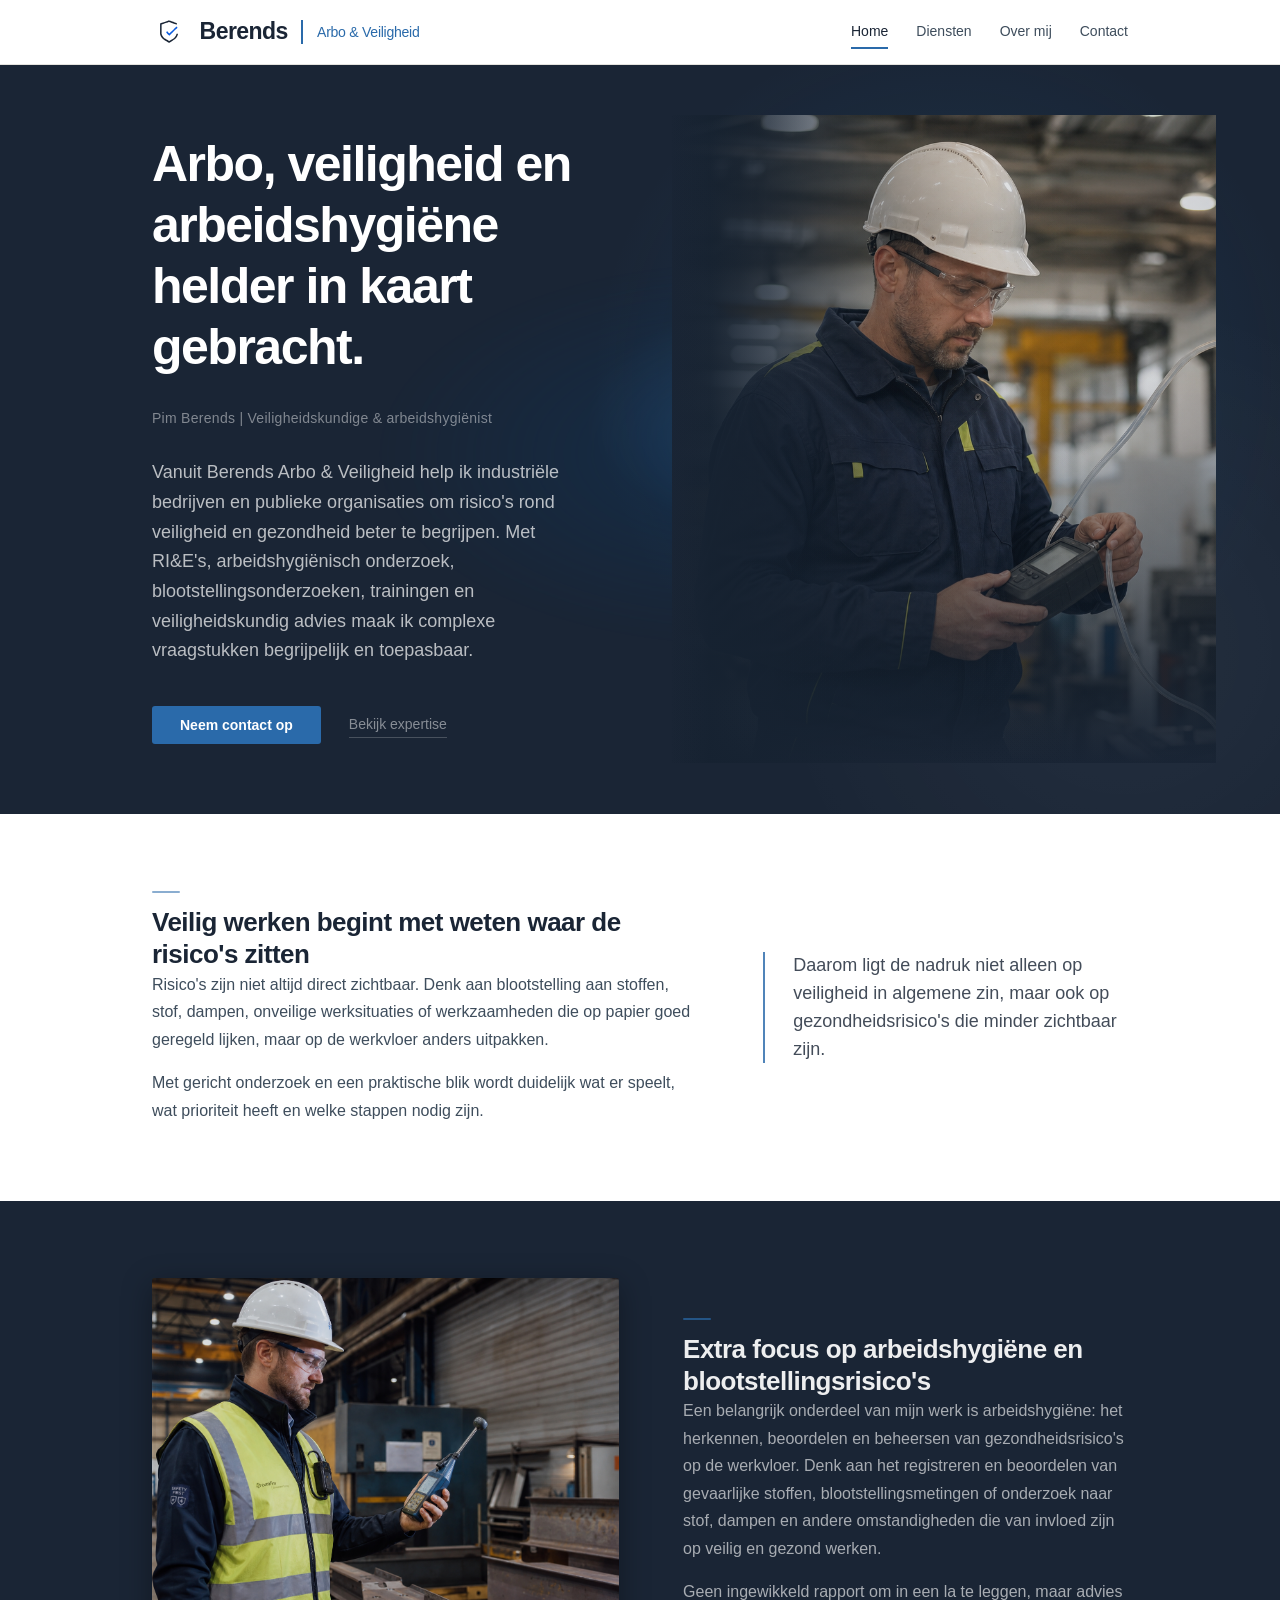
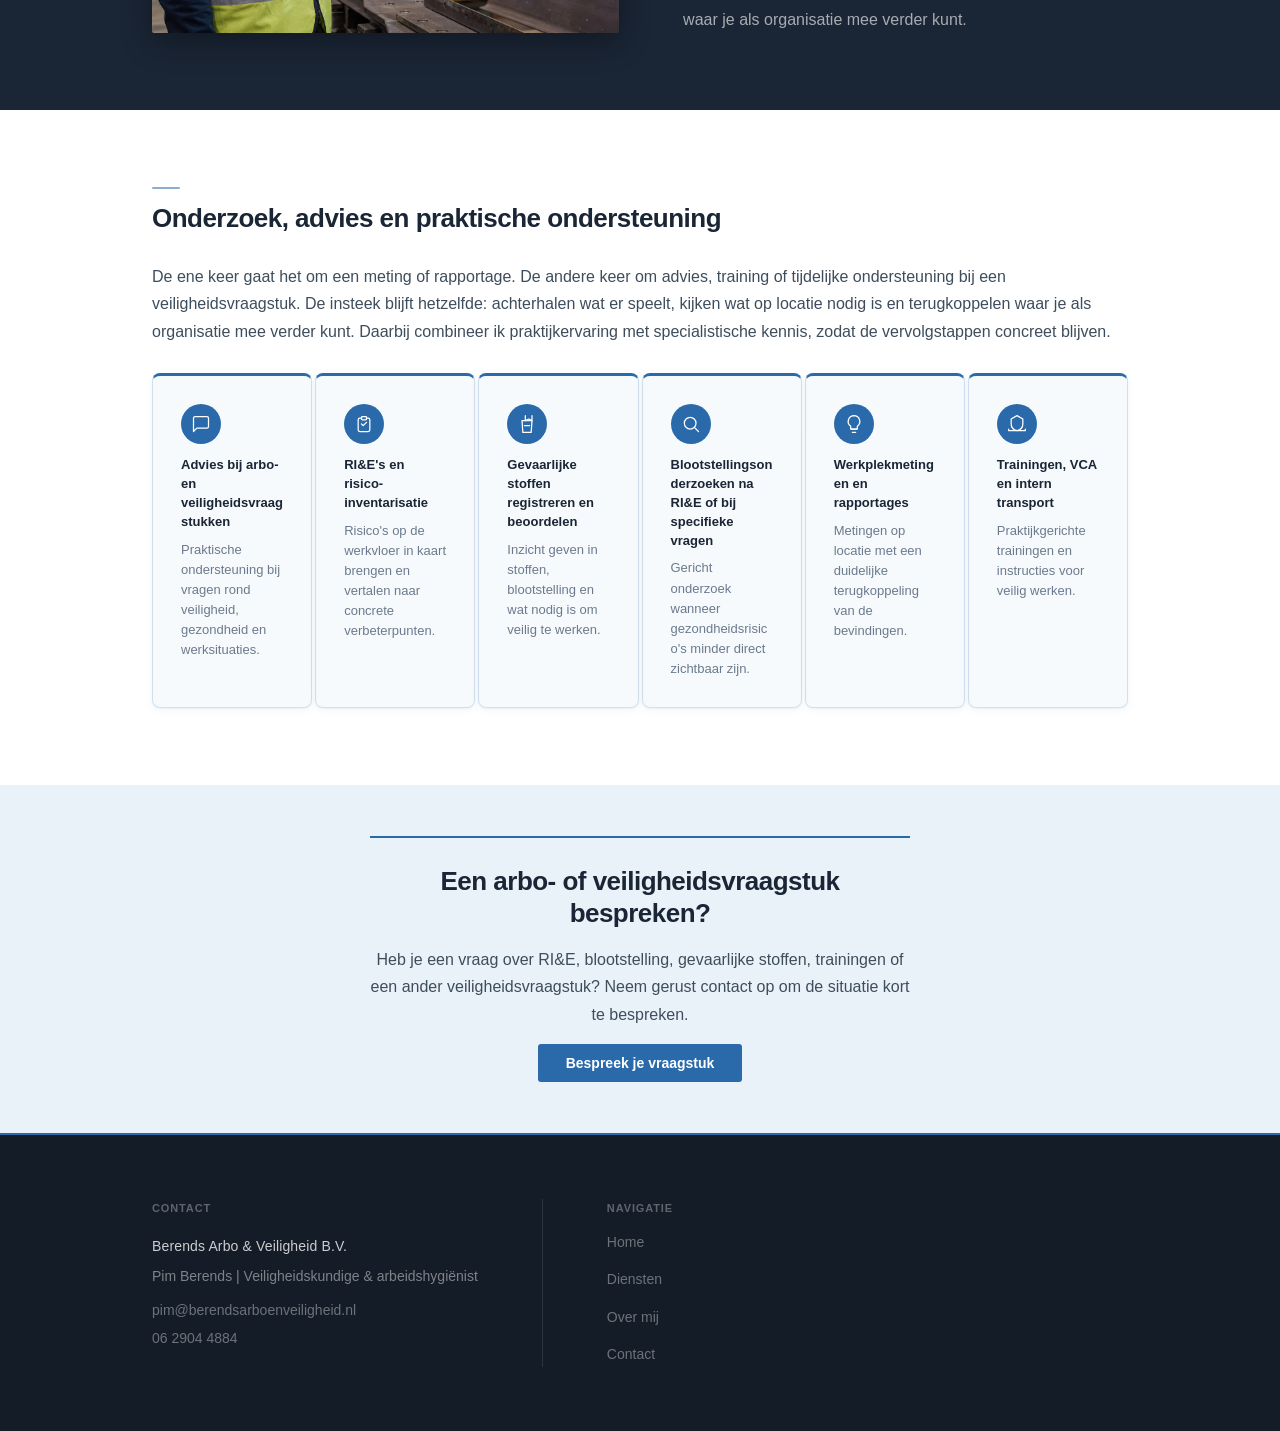
==== commit 68b5cd50: "Simplify header to always-solid state, fix invisible icon and nav" ====
--- a/index.html
+++ b/index.html
@@ -5,6 +5,9 @@
   <meta name="viewport" content="width=device-width, initial-scale=1.0" />
   <title>Berends Arbo &amp; Veiligheid BV</title>
   <meta name="description" content="Pim Berends — veiligheidskundige en arbeidshygiënist. Berends Arbo &amp; Veiligheid B.V. helpt bedrijven met RI&amp;E's, blootstellingsonderzoeken, gevaarlijke stoffen, trainingen en veiligheidskundig advies." />
+  <link rel="icon" type="image/png" sizes="16x16" href="assets/Logo's/favicon-16x16.png">
+  <link rel="icon" type="image/png" sizes="32x32" href="assets/Logo's/favicon-32x32.png">
+  <link rel="apple-touch-icon" sizes="180x180" href="assets/Logo's/favicon-512x512.png">
   <link rel="stylesheet" href="css/style.css" />
 </head>
 <body>
@@ -14,6 +17,14 @@
     <div class="container">
       <div class="header-inner">
         <a href="index.html" class="brand">
+          <svg class="brand__icon" viewBox="0 0 1254 1254" aria-hidden="true">
+            <g transform="translate(0,1254) scale(0.1,-0.1)" fill="currentColor">
+              <path d="M6130 10523 c-1064 -359 -1979 -678 -2795 -973 l-350 -127 -3 -1899 c-3 -2087 -6 -1973 58 -2240 86 -362 292 -771 566 -1124 179 -232 538 -567 804 -752 322 -223 1494 -932 1840 -1112 l55 -29 130 73 c781 436 1646 977 1945 1216 165 132 455 420 574 569 271 341 467 718 567 1092 28 105 69 345 69 406 l0 27 -264 0 -263 0 -23 -112 c-91 -460 -326 -877 -709 -1258 -280 -280 -920 -715 -1820 -1240 -107 -62 -200 -113 -206 -113 -29 0 -950 566 -1330 818 -371 247 -525 365 -691 530 -390 388 -636 825 -724 1285 -20 102 -20 147 -20 1785 l0 1681 168 58 c92 32 273 95 402 141 276 98 1001 352 1245 435 94 32 283 97 420 145 138 48 309 107 381 131 l131 45 329 -116 c181 -64 385 -136 454 -160 218 -76 609 -216 1667 -599 238 -86 435 -156 438 -156 3 0 5 132 5 294 0 226 -3 295 -12 299 -47 17 -775 281 -970 351 -68 24 -211 76 -318 114 -630 226 -767 275 -1075 383 -187 66 -377 133 -423 149 -46 17 -91 30 -100 29 -9 0 -78 -21 -152 -46z"/>
+            </g>
+            <g transform="translate(0,1254) scale(0.1,-0.1)" fill="#0B5CE1">
+              <path d="M2975 9418 c-3 -7 -4 -854 -3 -1883 l3 -1870 5 1883 c3 1035 4 1882 2 1882 -1 0 -5 -6 -7 -12z M8683 7938 c-191 -183 -485 -466 -653 -628 -168 -163 -570 -552 -895 -864 -324 -313 -626 -605 -671 -648 l-80 -79 -381 383 c-209 211 -392 397 -406 413 l-26 30 -200 -200 c-111 -110 -201 -204 -201 -209 0 -6 170 -181 378 -391 207 -209 477 -481 599 -605 l222 -225 178 176 c98 96 311 303 473 459 162 157 428 413 590 570 415 401 1030 993 1180 1135 421 398 640 610 638 616 -5 14 -380 399 -388 399 -5 0 -166 -150 -357 -332z M9183 5653 c32 -2 81 -2 110 0 29 2 3 3 -58 3 -60 0 -84 -1 -52 -3z M9463 5653 c15 -2 37 -2 50 0 12 2 0 4 -28 4 -27 0 -38 -2 -22 -4z M3875 3850 c33 -33 62 -60 64 -60 3 0 -21 27 -54 60 -33 33 -62 60 -64 60 -3 0 21 -27 54 -60z M8695 3838 l-50 -53 53 50 c48 46 57 55 49 55 -1 0 -25 -24 -52 -52z"/>
+            </g>
+          </svg>
           <span class="brand__main">Berends</span>
           <span class="brand__divider" aria-hidden="true"></span>
           <span class="brand__sub">Arbo &amp; Veiligheid</span>
--- a/css/style.css
+++ b/css/style.css
@@ -114,27 +114,13 @@
 /* ------------------------------------------------------------
    Header
 
-   Default: opaque, subtle shadow — safe on all inner pages.
-   On the homepage, JS adds .header--has-hero which starts
-   transparent over the dark hero, then .is-scrolled restores
-   the white bar as the user scrolls past it.
+   Default: opaque white bar with subtle shadow on all pages.
    ------------------------------------------------------------ */
 .site-header {
   position: sticky;
   top: 0;
   z-index: 100;
   height: var(--header-h);
-  background-color: var(--c-bg);
-  box-shadow: 0 1px 0 var(--c-border);
-}
-
-.site-header.header--has-hero {
-  background-color: transparent;
-  box-shadow: none;
-  transition: background-color 300ms ease, box-shadow 300ms ease;
-}
-
-.site-header.header--has-hero.is-scrolled {
   background-color: var(--c-bg);
   box-shadow: 0 1px 0 var(--c-border);
 }
@@ -158,6 +144,13 @@
   transition: color var(--ease);
 }
 
+.brand__icon {
+  width: 34px;
+  height: 34px;
+  flex-shrink: 0;
+  color: var(--c-ink);
+}
+
 .brand__main {
   font-size: clamp(1.25rem, 1.8vw, 1.75rem);
   font-weight: 700;
@@ -183,25 +176,6 @@
 
 .brand:hover .brand__main {
   color: var(--c-accent);
-}
-
-/* Transparent hero state: parent still sets transition, children get explicit color */
-.site-header.header--has-hero .brand {
-  color: rgba(255, 255, 255, 0.93);
-  transition: color 300ms ease;
-}
-
-.site-header.header--has-hero .brand__sub {
-  color: var(--c-accent);
-}
-
-/* Scrolled state: restore dark ink on both wrapper and children */
-.site-header.header--has-hero.is-scrolled .brand {
-  color: var(--c-ink);
-}
-
-.site-header.header--has-hero.is-scrolled .brand__main {
-  color: var(--c-ink);
 }
 
 /* Nav toggle */
@@ -223,14 +197,6 @@
 
 .nav-toggle:hover { background-color: var(--c-surface); }
 
-.site-header.header--has-hero .nav-toggle:hover {
-  background-color: rgba(255, 255, 255, 0.1);
-}
-
-.site-header.header--has-hero.is-scrolled .nav-toggle:hover {
-  background-color: var(--c-surface);
-}
-
 .nav-toggle__bar {
   display: block;
   width: 100%;
@@ -239,14 +205,6 @@
   border-radius: 2px;
   transform-origin: center;
   transition: transform var(--ease), opacity var(--ease), background-color 300ms ease;
-}
-
-.site-header.header--has-hero .nav-toggle__bar {
-  background-color: rgba(255, 255, 255, 0.88);
-}
-
-.site-header.header--has-hero.is-scrolled .nav-toggle__bar {
-  background-color: var(--c-ink);
 }
 
 .nav-toggle[aria-expanded="true"] .nav-toggle__bar:nth-child(1) {
@@ -325,35 +283,6 @@
   .nav-link:hover { color: var(--c-ink); }
 
   .nav-link.active {
-    color: var(--c-ink);
-    border-bottom-color: var(--c-accent);
-  }
-
-  /* Transparent hero state */
-  .site-header.header--has-hero .nav-link {
-    color: rgba(255, 255, 255, 0.72);
-    transition: color 300ms ease, border-color 300ms ease;
-  }
-
-  .site-header.header--has-hero .nav-link:hover {
-    color: rgba(255, 255, 255, 0.96);
-  }
-
-  .site-header.header--has-hero .nav-link.active {
-    color: rgba(255, 255, 255, 0.96);
-    border-bottom-color: rgba(255, 255, 255, 0.38);
-  }
-
-  /* Restored scrolled state */
-  .site-header.header--has-hero.is-scrolled .nav-link {
-    color: var(--c-ink-body);
-  }
-
-  .site-header.header--has-hero.is-scrolled .nav-link:hover {
-    color: var(--c-ink);
-  }
-
-  .site-header.header--has-hero.is-scrolled .nav-link.active {
     color: var(--c-ink);
     border-bottom-color: var(--c-accent);
   }
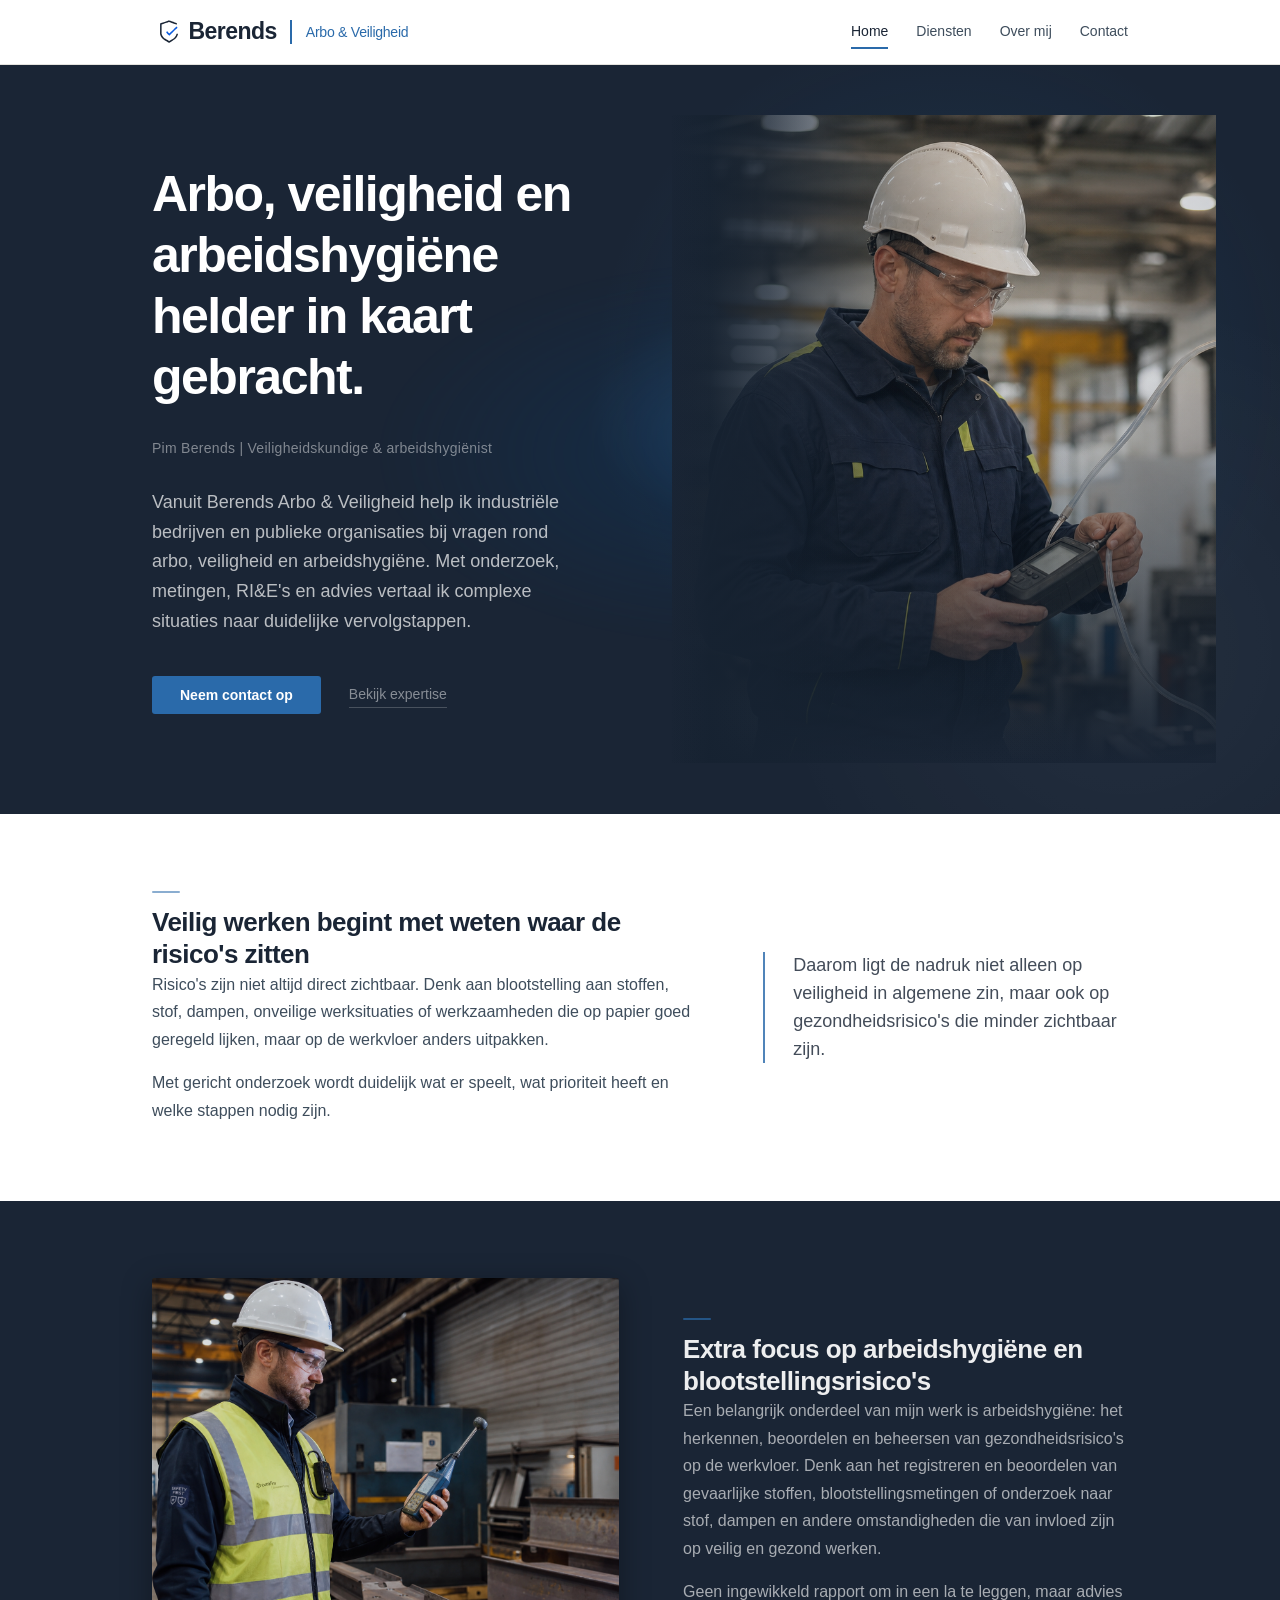
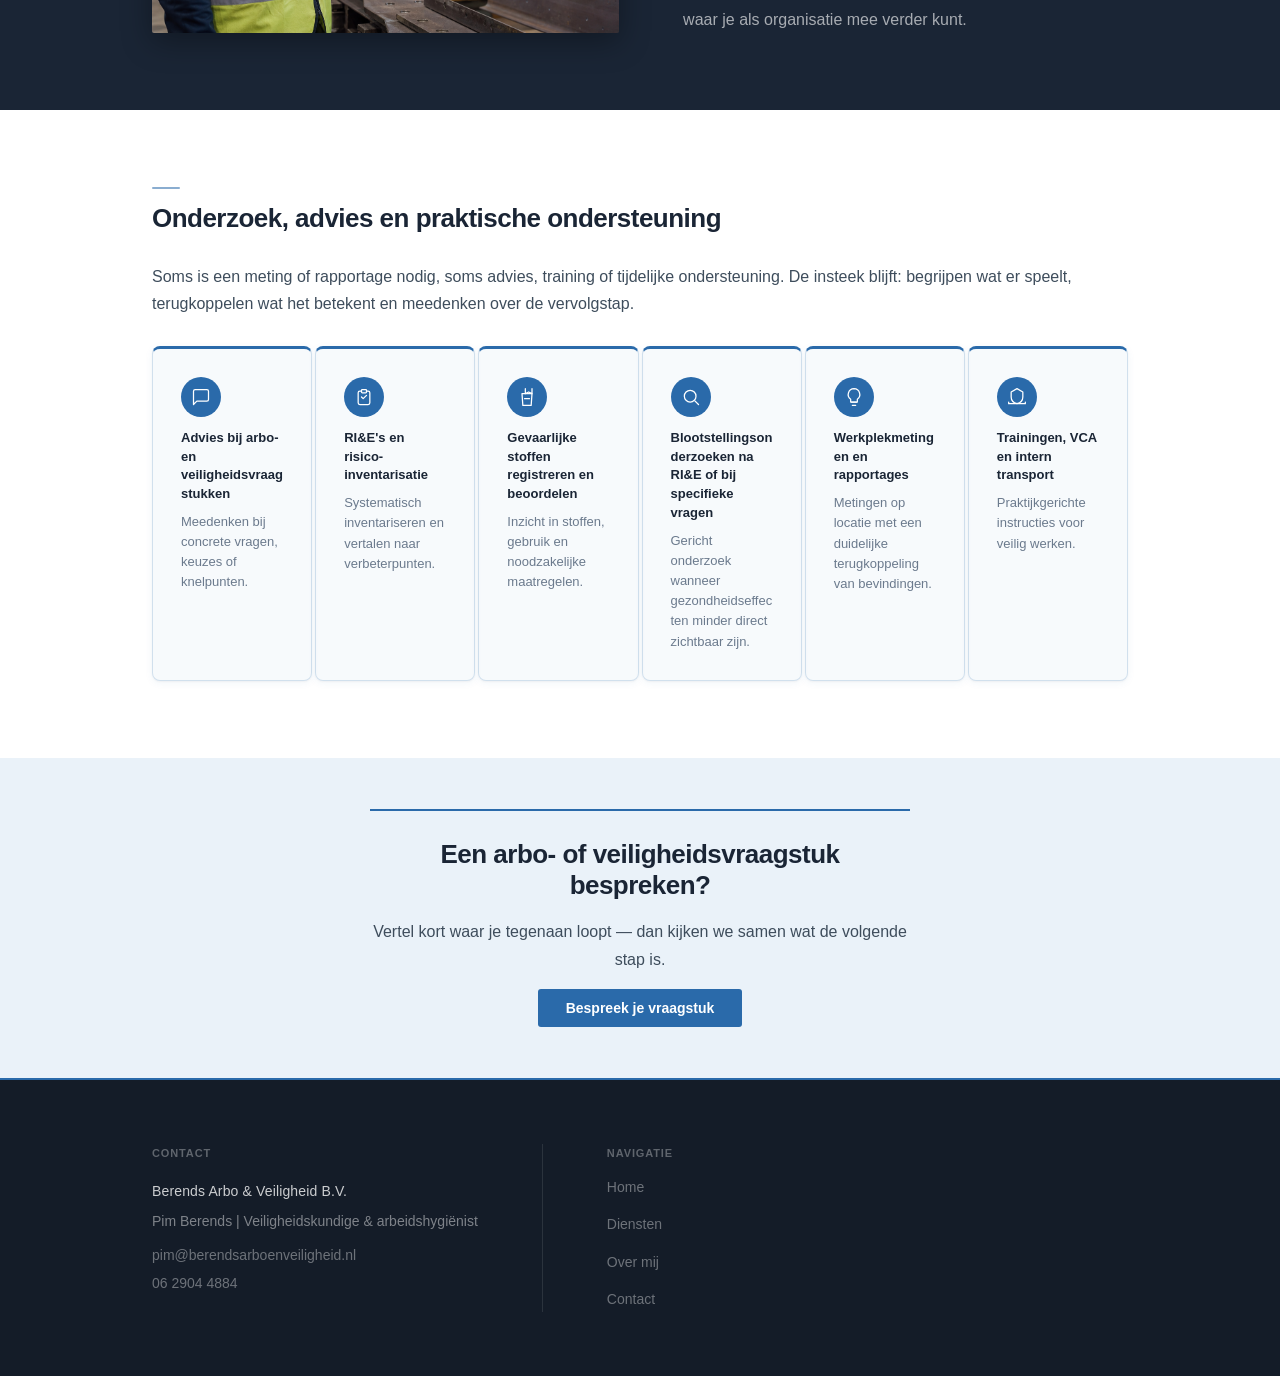
==== commit bd695851: "Polish website copy and contact page" ====
--- a/index.html
+++ b/index.html
@@ -64,7 +64,7 @@
           <div class="hero__content">
             <h1 class="hero__headline">Arbo, veiligheid en arbeidshygiëne helder in kaart gebracht.</h1>
             <p class="hero__credential">Pim Berends | Veiligheidskundige &amp; arbeidshygiënist</p>
-            <p class="hero__sub">Vanuit Berends Arbo &amp; Veiligheid help ik industriële bedrijven en publieke organisaties om risico's rond veiligheid en gezondheid beter te begrijpen. Met RI&amp;E's, arbeidshygiënisch onderzoek, blootstellingsonderzoeken, trainingen en veiligheidskundig advies maak ik complexe vraagstukken begrijpelijk en toepasbaar.</p>
+            <p class="hero__sub">Vanuit Berends Arbo &amp; Veiligheid help ik industriële bedrijven en publieke organisaties bij vragen rond arbo, veiligheid en arbeidshygiëne. Met onderzoek, metingen, RI&amp;E's en advies vertaal ik complexe situaties naar duidelijke vervolgstappen.</p>
             <div class="hero__actions">
               <a href="contact.html" class="btn btn--primary">Neem contact op</a>
               <a href="#ondersteuning" class="hero__link">Bekijk expertise</a>
@@ -88,7 +88,7 @@
             <h2 class="section__title">Veilig werken begint met weten waar de risico's zitten</h2>
             <div class="section__body">
               <p>Risico's zijn niet altijd direct zichtbaar. Denk aan blootstelling aan stoffen, stof, dampen, onveilige werksituaties of werkzaamheden die op papier goed geregeld lijken, maar op de werkvloer anders uitpakken.</p>
-              <p>Met gericht onderzoek en een praktische blik wordt duidelijk wat er speelt, wat prioriteit heeft en welke stappen nodig zijn.</p>
+              <p>Met gericht onderzoek wordt duidelijk wat er speelt, wat prioriteit heeft en welke stappen nodig zijn.</p>
             </div>
           </div>
           <aside class="split__aside">
@@ -133,7 +133,7 @@
       <div class="container">
         <h2 class="section__title">Onderzoek, advies en praktische ondersteuning</h2>
         <div class="section__body">
-          <p>De ene keer gaat het om een meting of rapportage. De andere keer om advies, training of tijdelijke ondersteuning bij een veiligheidsvraagstuk. De insteek blijft hetzelfde: achterhalen wat er speelt, kijken wat op locatie nodig is en terugkoppelen waar je als organisatie mee verder kunt. Daarbij combineer ik praktijkervaring met specialistische kennis, zodat de vervolgstappen concreet blijven.</p>
+          <p>Soms is een meting of rapportage nodig, soms advies, training of tijdelijke ondersteuning. De insteek blijft: begrijpen wat er speelt, terugkoppelen wat het betekent en meedenken over de vervolgstap.</p>
         </div>
         <ul class="expertise-grid">
           <li class="expertise-grid__item">
@@ -141,42 +141,42 @@
               <svg width="24" height="24" viewBox="0 0 24 24" fill="none" stroke="currentColor" stroke-width="1.5" stroke-linecap="round" stroke-linejoin="round"><path d="M21 15a2 2 0 0 1-2 2H7l-4 4V5a2 2 0 0 1 2-2h14a2 2 0 0 1 2 2z"/></svg>
             </span>
             <span class="expertise-grid__title">Advies bij arbo- en veiligheidsvraagstukken</span>
-            <span class="expertise-grid__desc">Praktische ondersteuning bij vragen rond veiligheid, gezondheid en werksituaties.</span>
+            <span class="expertise-grid__desc">Meedenken bij concrete vragen, keuzes of knelpunten.</span>
           </li>
           <li class="expertise-grid__item">
             <span class="expertise-grid__icon" aria-hidden="true">
               <svg width="24" height="24" viewBox="0 0 24 24" fill="none" stroke="currentColor" stroke-width="1.5" stroke-linecap="round" stroke-linejoin="round"><path d="M9 5H7a2 2 0 0 0-2 2v12a2 2 0 0 0 2 2h10a2 2 0 0 0 2-2V7a2 2 0 0 0-2-2h-2"/><rect x="9" y="3" width="6" height="4" rx="1"/><path d="M9 12l2 2 4-4"/></svg>
             </span>
             <span class="expertise-grid__title">RI&amp;E's en risico-inventarisatie</span>
-            <span class="expertise-grid__desc">Risico's op de werkvloer in kaart brengen en vertalen naar concrete verbeterpunten.</span>
+            <span class="expertise-grid__desc">Systematisch inventariseren en vertalen naar verbeterpunten.</span>
           </li>
           <li class="expertise-grid__item">
             <span class="expertise-grid__icon" aria-hidden="true">
               <svg width="24" height="24" viewBox="0 0 24 24" fill="none" stroke="currentColor" stroke-width="1.5" stroke-linecap="round" stroke-linejoin="round"><path d="M10 2v6l4-2 4 2V2"/><path d="M6 8h12l-1 14H7L6 8z"/><path d="M9 14h6"/></svg>
             </span>
             <span class="expertise-grid__title">Gevaarlijke stoffen registreren en beoordelen</span>
-            <span class="expertise-grid__desc">Inzicht geven in stoffen, blootstelling en wat nodig is om veilig te werken.</span>
+            <span class="expertise-grid__desc">Inzicht in stoffen, gebruik en noodzakelijke maatregelen.</span>
           </li>
           <li class="expertise-grid__item">
             <span class="expertise-grid__icon" aria-hidden="true">
               <svg width="24" height="24" viewBox="0 0 24 24" fill="none" stroke="currentColor" stroke-width="1.5" stroke-linecap="round" stroke-linejoin="round"><circle cx="11" cy="11" r="7"/><path d="M21 21l-4.35-4.35"/></svg>
             </span>
             <span class="expertise-grid__title">Blootstellingsonderzoeken na RI&amp;E of bij specifieke vragen</span>
-            <span class="expertise-grid__desc">Gericht onderzoek wanneer gezondheidsrisico's minder direct zichtbaar zijn.</span>
+            <span class="expertise-grid__desc">Gericht onderzoek wanneer gezondheidseffecten minder direct zichtbaar zijn.</span>
           </li>
           <li class="expertise-grid__item">
             <span class="expertise-grid__icon" aria-hidden="true">
               <svg width="24" height="24" viewBox="0 0 24 24" fill="none" stroke="currentColor" stroke-width="1.5" stroke-linecap="round" stroke-linejoin="round"><path d="M12 2a7 7 0 0 0-4 12.7V18h8v-3.3A7 7 0 0 0 12 2z"/><path d="M9 18h6"/><path d="M10 22h4"/></svg>
             </span>
             <span class="expertise-grid__title">Werkplekmetingen en rapportages</span>
-            <span class="expertise-grid__desc">Metingen op locatie met een duidelijke terugkoppeling van de bevindingen.</span>
+            <span class="expertise-grid__desc">Metingen op locatie met een duidelijke terugkoppeling van bevindingen.</span>
           </li>
           <li class="expertise-grid__item">
             <span class="expertise-grid__icon" aria-hidden="true">
               <svg width="24" height="24" viewBox="0 0 24 24" fill="none" stroke="currentColor" stroke-width="1.5" stroke-linecap="round" stroke-linejoin="round"><path d="M2 18v2h20v-2"/><path d="M12 2l7 4v6c0 4-3 7-7 8-4-1-7-4-7-8V6l7-4z"/></svg>
             </span>
             <span class="expertise-grid__title">Trainingen, VCA en intern transport</span>
-            <span class="expertise-grid__desc">Praktijkgerichte trainingen en instructies voor veilig werken.</span>
+            <span class="expertise-grid__desc">Praktijkgerichte instructies voor veilig werken.</span>
           </li>
         </ul>
       </div>
@@ -189,7 +189,7 @@
       <div class="container">
         <div class="section__inner">
           <h2 class="section__title">Een arbo- of veiligheidsvraagstuk bespreken?</h2>
-          <p>Heb je een vraag over RI&amp;E, blootstelling, gevaarlijke stoffen, trainingen of een ander veiligheidsvraagstuk? Neem gerust contact op om de situatie kort te bespreken.</p>
+          <p>Vertel kort waar je tegenaan loopt — dan kijken we samen wat de volgende stap is.</p>
           <div>
             <a href="contact.html" class="btn btn--primary">Bespreek je vraagstuk</a>
           </div>
--- a/css/style.css
+++ b/css/style.css
@@ -149,6 +149,7 @@
   height: 34px;
   flex-shrink: 0;
   color: var(--c-ink);
+  margin-right: -0.70rem;
 }
 
 .brand__main {
@@ -517,6 +518,18 @@
   box-shadow: 0 8px 30px rgba(0, 0, 0, 0.35);
 }
 
+.section--dark .working-style {
+  border-left-color: var(--c-accent);
+}
+
+.section--dark .working-style__title {
+  color: rgba(255, 255, 255, 0.92);
+}
+
+.section--dark .working-style__body {
+  color: rgba(255, 255, 255, 0.62);
+}
+
 /* Single-column prose column (used for CTA and Aanpak title) */
 .section__inner {
   max-width: var(--prose-w);
@@ -889,8 +902,48 @@
 /* ------------------------------------------------------------
    Aside supporting list — over-mij.html
    ------------------------------------------------------------ */
-.aside-list {
-  border-top: 1px solid var(--c-border);
+.aside-panel {
+  background: #fff;
+  border: 1px solid rgba(22, 34, 49, 0.10);
+  border-radius: 2px;
+  padding: clamp(1.25rem, 2.5vw, 1.75rem);
+  box-shadow: 0 20px 50px rgba(15, 25, 38, 0.06);
+}
+
+.aside-panel .aside-list__title {
+  margin: 0;
+  padding: 0 0 var(--sp-sm);
+}
+
+.aside-panel .aside-list {
+  counter-reset: aboutChecklist;
+  display: flex;
+  flex-direction: column;
+  gap: 0;
+}
+
+.aside-panel .aside-list li {
+  counter-increment: aboutChecklist;
+  display: grid;
+  grid-template-columns: 3rem 1fr;
+  gap: 1rem;
+  align-items: start;
+  background: transparent;
+  border-radius: 0;
+  padding: 1rem 0;
+  border-top: 1px solid rgba(22, 34, 49, 0.10);
+  font-size: var(--text-sm);
+  color: var(--c-ink-body);
+  line-height: 1.55;
+}
+
+.aside-panel .aside-list li::before {
+  content: counter(aboutChecklist, decimal-leading-zero);
+  color: var(--c-accent);
+  font-weight: 700;
+  font-size: 0.8rem;
+  letter-spacing: 0.04em;
+  padding-top: 0.1rem;
 }
 
 .aside-list__title {
@@ -900,15 +953,119 @@
   color: var(--c-ink-muted);
   letter-spacing: 0.06em;
   text-transform: uppercase;
-  padding: var(--sp-sm) 0 var(--sp-xs);
-}
-
-.aside-list li {
-  padding: 0.6rem 0;
-  border-bottom: 1px solid var(--c-border);
+}
+
+/* About method — Expert Lens feature (over-mij.html) */
+.section--about-method {
+  background:
+    radial-gradient(circle at 78% 20%, rgba(43, 119, 190, 0.10), transparent 30%),
+    linear-gradient(180deg, rgba(242, 248, 253, 0.75), rgba(255, 255, 255, 0.96));
+}
+
+.section--about-method .about-method {
+  display: grid;
+  grid-template-columns: 1.15fr 0.85fr;
+  gap: var(--split-gap);
+  align-items: center;
+}
+
+.section--about-method .about-method__content {
+  min-width: 0;
+}
+
+.section--about-method .about-method__lens {
+  position: relative;
+  overflow: hidden;
+  background: rgba(255, 255, 255, 0.94);
+  border: 1px solid rgba(22, 34, 49, 0.08);
+  border-radius: 2px;
+  box-shadow:
+    inset 0 1px 0 rgba(255, 255, 255, 0.85),
+    0 22px 56px rgba(15, 25, 38, 0.08);
+  padding: clamp(2.25rem, 4vw, 3.25rem);
+  transition: transform 220ms ease, box-shadow 220ms ease;
+}
+
+.section--about-method .about-method__lens:hover {
+  transform: translateY(-2px);
+  box-shadow:
+    inset 0 1px 0 rgba(255, 255, 255, 0.85),
+    0 28px 64px rgba(15, 25, 38, 0.11);
+}
+
+.section--about-method .about-method__lens::before {
+  content: '';
+  position: absolute;
+  width: 18rem;
+  height: 18rem;
+  right: -7rem;
+  top: -7rem;
+  background: radial-gradient(circle, rgba(43, 119, 190, 0.12), transparent 65%);
+  pointer-events: none;
+}
+
+.section--about-method .about-method__lens::after {
+  content: '';
+  position: absolute;
+  inset: 1.25rem;
+  pointer-events: none;
+  opacity: 0.35;
+  background:
+    linear-gradient(rgba(43, 119, 190, 0.28), rgba(43, 119, 190, 0.28)) top left / 1.15rem 1px no-repeat,
+    linear-gradient(rgba(43, 119, 190, 0.28), rgba(43, 119, 190, 0.28)) top left / 1px 1.15rem no-repeat,
+    linear-gradient(rgba(43, 119, 190, 0.28), rgba(43, 119, 190, 0.28)) bottom right / 1.15rem 1px no-repeat,
+    linear-gradient(rgba(43, 119, 190, 0.28), rgba(43, 119, 190, 0.28)) bottom right / 1px 1.15rem no-repeat;
+}
+
+.section--about-method .about-method__lens .aside-list__title,
+.section--about-method .about-method__lens .aside-list {
+  position: relative;
+  z-index: 1;
+}
+
+.section--about-method .about-method__lens .aside-list__title {
+  margin: 0;
+  padding: 0 0 var(--sp-sm);
+}
+
+.section--about-method .about-method__lens .aside-list {
+  display: flex;
+  flex-direction: column;
+  gap: 0;
+}
+
+.section--about-method .about-method__lens .aside-list li {
+  position: relative;
+  background: transparent;
+  border-radius: 0;
+  padding: 1.15rem 0 1.15rem 1.35rem;
+  border-top: 1px solid rgba(22, 34, 49, 0.08);
   font-size: var(--text-sm);
   color: var(--c-ink-body);
   line-height: 1.55;
+}
+
+.section--about-method .about-method__lens .aside-list li::before {
+  content: '';
+  position: absolute;
+  left: 0;
+  top: 1.72rem;
+  width: 0.65rem;
+  height: 2px;
+  border: none;
+  border-radius: 1px;
+  background: rgba(43, 119, 190, 0.72);
+  box-shadow: 0 0 6px rgba(43, 119, 190, 0.12);
+}
+
+@media (prefers-reduced-motion: reduce) {
+  .section--about-method .about-method__lens {
+    transition: none;
+  }
+
+  .section--about-method .about-method__lens:hover {
+    transform: none;
+  }
 }
 
 /* ------------------------------------------------------------
@@ -980,6 +1137,16 @@
 /* ------------------------------------------------------------
    Service detail — "Diensten in detail"
    ------------------------------------------------------------ */
+
+/* Centered section title — mirrors .section--cta .section__inner */
+.services-detail > .container > .section__inner {
+  text-align: center;
+  align-items: center;
+}
+
+.services-detail > .container > .section__inner .section__title::before {
+  margin-inline: auto;
+}
 
 /* Flex column — panels stack with a controlled gap */
 .service-detail {
@@ -1047,26 +1214,114 @@
 }
 
 .service-detail__link {
-  display: inline;
-  font-size: var(--text-sm);
-  font-weight: var(--fw-medium);
+  display: inline-flex;
+  align-items: center;
+  gap: 0.35rem;
+  width: fit-content;
+  margin-top: 1.4rem;
   color: var(--c-accent);
-  border-bottom: 1px solid rgba(42, 106, 170, 0.45);
-  padding-bottom: 2px;
-  transition: color var(--ease), border-color var(--ease);
+  font-weight: 700;
+  text-decoration: none;
+  border: 0;
+  border-bottom: 1px solid rgba(43, 119, 190, 0.45);
+  background: transparent;
+  padding: 0 0 0.18rem;
+  transition:
+    color 180ms ease,
+    border-color 180ms ease,
+    transform 180ms ease,
+    background 180ms ease,
+    padding 180ms ease;
 }
 
 .service-detail__link:hover {
-  color: var(--c-accent-dark);
-  border-bottom-color: var(--c-accent-dark);
+  border-color: var(--c-accent);
+  background: rgba(43, 119, 190, 0.06);
+  padding-inline: 0.45rem;
+  padding-block: 0.18rem;
+  transform: translateX(2px);
 }
 
 /* ------------------------------------------------------------
    Profile intro — over-mij.html
    ------------------------------------------------------------ */
 .profile-intro {
-  background-color: var(--c-surface);
-  padding-block: var(--section-pad);
+  background-color: var(--c-bg);
+  padding-top: var(--section-pad);
+  padding-bottom: clamp(2rem, 3.5vw, 3rem);
+}
+
+.profile-intro__grid {
+  display: grid;
+  grid-template-columns: 1.1fr 0.9fr;
+  gap: clamp(2rem, 4vw, 3.5rem);
+  align-items: center;
+}
+
+.profile-intro__content {
+  min-width: 0;
+}
+
+.profile-intro__visual {
+  position: relative;
+  min-height: clamp(360px, 38vw, 420px);
+  border-radius: 2px;
+  overflow: hidden;
+  isolation: isolate;
+}
+
+.profile-intro__quote {
+  display: flex;
+  align-items: stretch;
+  background: var(--c-ink);
+  border: 1px solid rgba(255, 255, 255, 0.06);
+  box-shadow: 0 24px 60px rgba(15, 25, 38, 0.14);
+}
+
+.profile-intro__quote::before {
+  content: '\201C';
+  position: absolute;
+  left: clamp(1.25rem, 2vw, 2rem);
+  top: clamp(1rem, 2vw, 1.35rem);
+  font-size: clamp(4rem, 8vw, 7rem);
+  line-height: 1;
+  font-weight: 700;
+  color: rgba(255, 255, 255, 0.08);
+  pointer-events: none;
+  z-index: 0;
+}
+
+.profile-intro__quote-inner {
+  position: relative;
+  display: flex;
+  flex-direction: column;
+  justify-content: center;
+  gap: var(--sp-sm);
+  width: 100%;
+  min-height: inherit;
+  padding: clamp(1.75rem, 3vw, 2.25rem);
+  z-index: 1;
+}
+
+.profile-intro__quote-label {
+  font-size: var(--text-xs);
+  font-weight: var(--fw-semibold);
+  color: rgba(255, 255, 255, 0.55);
+  letter-spacing: 0.06em;
+  text-transform: uppercase;
+}
+
+.profile-intro__quote-text {
+  font-size: var(--text-base);
+  line-height: 1.65;
+  color: rgba(255, 255, 255, 0.78);
+}
+
+.profile-intro__quote-signature {
+  font-size: var(--text-sm);
+  font-style: italic;
+  color: rgba(255, 255, 255, 0.45);
+  margin-top: 0.25rem;
 }
 
 .profile-intro__title {
@@ -1122,31 +1377,112 @@
   line-height: var(--lh-base);
 }
 
-/* ------------------------------------------------------------
-   Contact panel — contact.html
-   ------------------------------------------------------------ */
-.contact-panel {
-  max-width: 580px;
-  display: flex;
-  flex-direction: column;
-  gap: var(--sp-lg);
-}
-
-.contact-panel__header {
+.working-style__signature {
+  font-size: var(--text-sm);
+  font-style: italic;
+  color: var(--c-ink-muted);
+  margin-top: 0.25rem;
+}
+
+.section--dark .working-style__signature {
+  color: rgba(255, 255, 255, 0.45);
+}
+
+/* ------------------------------------------------------------
+   Contact page — premium hub (contact.html)
+   ------------------------------------------------------------ */
+.contact-page .contact-hero {
+  background:
+    radial-gradient(circle at 82% 18%, rgba(43, 119, 190, 0.08), transparent 32%),
+    linear-gradient(180deg, rgba(242, 248, 253, 0.72), rgba(255, 255, 255, 0.98));
+}
+
+.contact-page .contact-hero.section {
+  padding-bottom: clamp(2rem, 3.5vw, 2.75rem);
+}
+
+.contact-layout {
+  display: grid;
+  grid-template-columns: 1.1fr 0.9fr;
+  gap: var(--split-gap);
+  align-items: start;
+}
+
+.contact-layout__intro {
+  min-width: 0;
+  max-width: 640px;
+  display: flex;
+  flex-direction: column;
+  gap: var(--sp-md);
+}
+
+.contact-page .contact-layout__intro .section__title {
+  font-size: clamp(2rem, 4vw, 2.75rem);
+}
+
+.contact-page .contact-layout__intro .section__body p {
+  font-size: var(--text-lg);
+  line-height: 1.65;
+}
+
+.contact-page .contact-layout__intro .section__body {
+  margin-bottom: 0;
+}
+
+.contact-page .contact-briefing--inline {
+  margin-top: 0.25rem;
+  background: rgba(242, 248, 253, 0.78);
+  border: 1px solid rgba(22, 34, 49, 0.08);
+  border-radius: 2px;
+  padding: 1.25rem 1.35rem;
+  display: flex;
+  flex-direction: column;
+  gap: 0.5rem;
+}
+
+.contact-briefing__label {
+  display: block;
+  font-size: var(--text-xs);
+  font-weight: var(--fw-semibold);
+  color: var(--c-ink-muted);
+  letter-spacing: 0.06em;
+  text-transform: uppercase;
+}
+
+.contact-briefing__body {
+  color: var(--c-ink-body);
+  line-height: var(--lh-base);
+  font-size: var(--text-sm);
+}
+
+.contact-card {
+  position: relative;
+  overflow: hidden;
+  background: var(--c-ink);
+  border: 1px solid rgba(255, 255, 255, 0.08);
+  border-radius: 2px;
+  box-shadow:
+    inset 0 1px 0 rgba(255, 255, 255, 0.06),
+    0 28px 70px rgba(15, 25, 38, 0.18);
+  padding: clamp(2rem, 4vw, 2.75rem);
+}
+
+.contact-card__header {
   display: flex;
   flex-direction: column;
   gap: var(--sp-xs);
-}
-
-.contact-panel__title {
+  margin-bottom: var(--sp-md);
+}
+
+.contact-card__title {
   font-size: var(--text-2xl);
   font-weight: var(--fw-semibold);
-  color: var(--c-ink);
+  color: rgba(255, 255, 255, 0.94);
   line-height: var(--lh-heading);
   letter-spacing: -0.02em;
 }
 
-.contact-panel__title::before {
+.contact-card__title::before {
   content: '';
   display: block;
   width: 1.75rem;
@@ -1154,71 +1490,192 @@
   background-color: var(--c-accent);
   border-radius: 2px;
   margin-bottom: 0.875rem;
-  opacity: 0.55;
-}
-
-.contact-panel__meta {
-  font-size: var(--text-sm);
-  color: var(--c-ink-muted);
+  opacity: 0.75;
+}
+
+.contact-card__meta {
+  font-size: var(--text-sm);
+  color: rgba(255, 255, 255, 0.58);
   line-height: 1.55;
 }
 
-.contact-panel__links {
-  display: flex;
-  flex-direction: column;
-  border-top: 1px solid var(--c-border);
-}
-
-.contact-panel__link {
-  display: flex;
-  flex-direction: column;
-  gap: 0.25rem;
-  padding: var(--sp-md) 0;
-  border-bottom: 1px solid var(--c-border);
+.contact-card__methods {
+  display: flex;
+  flex-direction: column;
+  border-top: 1px solid rgba(255, 255, 255, 0.12);
+}
+
+.contact-method {
+  display: flex;
+  flex-direction: column;
+  gap: 0.35rem;
+  padding: 1.1rem 0;
+  border-bottom: 1px solid rgba(255, 255, 255, 0.10);
   text-decoration: none;
-}
-
-.contact-panel__label {
+  transition: background-color 180ms ease;
+}
+
+.contact-method:last-child {
+  border-bottom: none;
+  padding-bottom: 0;
+}
+
+.contact-method:first-child {
+  padding-top: 1.25rem;
+}
+
+.contact-method:hover {
+  background-color: rgba(255, 255, 255, 0.03);
+}
+
+.contact-method__label {
   font-size: var(--text-xs);
   font-weight: var(--fw-semibold);
-  color: var(--c-ink-muted);
+  color: rgba(255, 255, 255, 0.52);
   letter-spacing: 0.06em;
   text-transform: uppercase;
 }
 
-.contact-panel__value {
-  font-size: var(--text-xl);
+.contact-method__value {
+  font-size: clamp(1.05rem, 2vw, 1.25rem);
   font-weight: var(--fw-medium);
-  color: var(--c-accent);
-  line-height: 1.3;
-  transition: color var(--ease);
-}
-
-.contact-panel__link:hover .contact-panel__value {
-  color: var(--c-accent-dark);
-}
-
-/* Context note — secondary section below contact panel */
-.context-note {
-  max-width: var(--prose-w);
-  margin-inline: auto;
-  display: flex;
-  flex-direction: column;
-  gap: var(--sp-sm);
-}
-
-.context-note__label {
+  color: rgba(255, 255, 255, 0.92);
+  line-height: 1.35;
+  transition: color 180ms ease;
+  overflow-wrap: anywhere;
+}
+
+.contact-method:hover .contact-method__value {
+  color: #ffffff;
+}
+
+.contact-card__whatsapp {
+  margin-top: 1.25rem;
+  padding-top: 1.25rem;
+  border-top: 1px solid rgba(255, 255, 255, 0.12);
+}
+
+.contact-card__whatsapp-link {
+  display: flex;
+  align-items: center;
+  gap: 0.875rem;
+  width: 100%;
+  min-width: 0;
+  padding: 0.15rem 0;
+  text-decoration: none;
+  color: rgba(255, 255, 255, 0.92);
+  transition: color 180ms ease;
+}
+
+.contact-card__whatsapp-link:focus-visible {
+  outline: 2px solid rgba(255, 255, 255, 0.85);
+  outline-offset: 3px;
+  border-radius: 4px;
+}
+
+.contact-card__whatsapp-icon {
+  flex: 0 0 auto;
+  width: 2.65rem;
+  height: 2.65rem;
+  border-radius: 999px;
+  display: inline-flex;
+  align-items: center;
+  justify-content: center;
+  background: #25D366;
+  color: #ffffff;
+  box-shadow: 0 8px 18px rgba(37, 211, 102, 0.18);
+  transition:
+    transform 180ms ease,
+    box-shadow 180ms ease;
+}
+
+.contact-card__whatsapp-icon svg {
+  width: 1.05rem;
+  height: 1.05rem;
   display: block;
+  fill: currentColor;
+}
+
+.contact-card__whatsapp-copy {
+  display: flex;
+  flex-direction: column;
+  gap: 0.2rem;
+  min-width: 0;
+}
+
+.contact-card__whatsapp-label {
   font-size: var(--text-xs);
   font-weight: var(--fw-semibold);
-  color: var(--c-ink-muted);
+  color: rgba(255, 255, 255, 0.52);
   letter-spacing: 0.06em;
   text-transform: uppercase;
 }
 
-.context-note__body {
-  color: var(--c-ink-body);
-  line-height: var(--lh-base);
+.contact-card__whatsapp-text {
+  font-size: clamp(1rem, 1.8vw, 1.125rem);
+  font-weight: var(--fw-medium);
+  color: rgba(255, 255, 255, 0.92);
+  line-height: 1.35;
+  transition: color 180ms ease;
+}
+
+.contact-card__whatsapp-link:hover .contact-card__whatsapp-icon {
+  transform: translateY(-1px);
+  box-shadow: 0 12px 24px rgba(37, 211, 102, 0.24);
+}
+
+.contact-card__whatsapp-link:hover .contact-card__whatsapp-text {
+  color: #ffffff;
+}
+
+@media (max-width: 680px) {
+  .contact-layout {
+    grid-template-columns: 1fr;
+  }
+
+  .contact-card {
+    padding: 1.75rem;
+  }
+
+  .contact-page .contact-layout__intro .section__body p {
+    font-size: var(--text-base);
+  }
+
+  .contact-method {
+    padding: 1.15rem 0;
+    min-height: 3.25rem;
+  }
+
+  .contact-card__whatsapp-link {
+    padding: 0.35rem 0;
+    min-height: 2.75rem;
+  }
+
+  .contact-page .contact-briefing--inline {
+    padding: 1.15rem 1.2rem;
+  }
+}
+
+@media (prefers-reduced-motion: reduce) {
+  .contact-method {
+    transition: none;
+  }
+
+  .contact-method__value {
+    transition: none;
+  }
+
+  .contact-card__whatsapp-icon {
+    transition: none;
+  }
+
+  .contact-card__whatsapp-text {
+    transition: none;
+  }
+
+  .contact-card__whatsapp-link:hover .contact-card__whatsapp-icon {
+    transform: none;
+  }
 }
 
 /* ------------------------------------------------------------
@@ -1265,7 +1722,46 @@
     gap: var(--sp-md);
   }
 
+  /* About method — stack on mobile */
+  .section--about-method .about-method {
+    grid-template-columns: 1fr;
+  }
+
+  .section--about-method .about-method__lens {
+    padding: 1.75rem;
+  }
+
+  .section--about-method .about-method__lens::after {
+    inset: 1rem;
+    opacity: 0.28;
+  }
+
+  .section--about-method .about-method__lens::before {
+    width: 14rem;
+    height: 14rem;
+    right: -5rem;
+    top: -5rem;
+  }
+
   /* Profile intro — tighter on mobile */
+  .profile-intro__grid {
+    grid-template-columns: 1fr;
+  }
+
+  .profile-intro__visual {
+    min-height: auto;
+  }
+
+  .profile-intro__quote::before {
+    left: 1.25rem;
+    top: 1rem;
+    font-size: clamp(3.5rem, 14vw, 5rem);
+  }
+
+  .profile-intro__quote-inner {
+    padding: 1.5rem;
+  }
+
   .profile-intro__body {
     font-size: var(--text-base);
   }
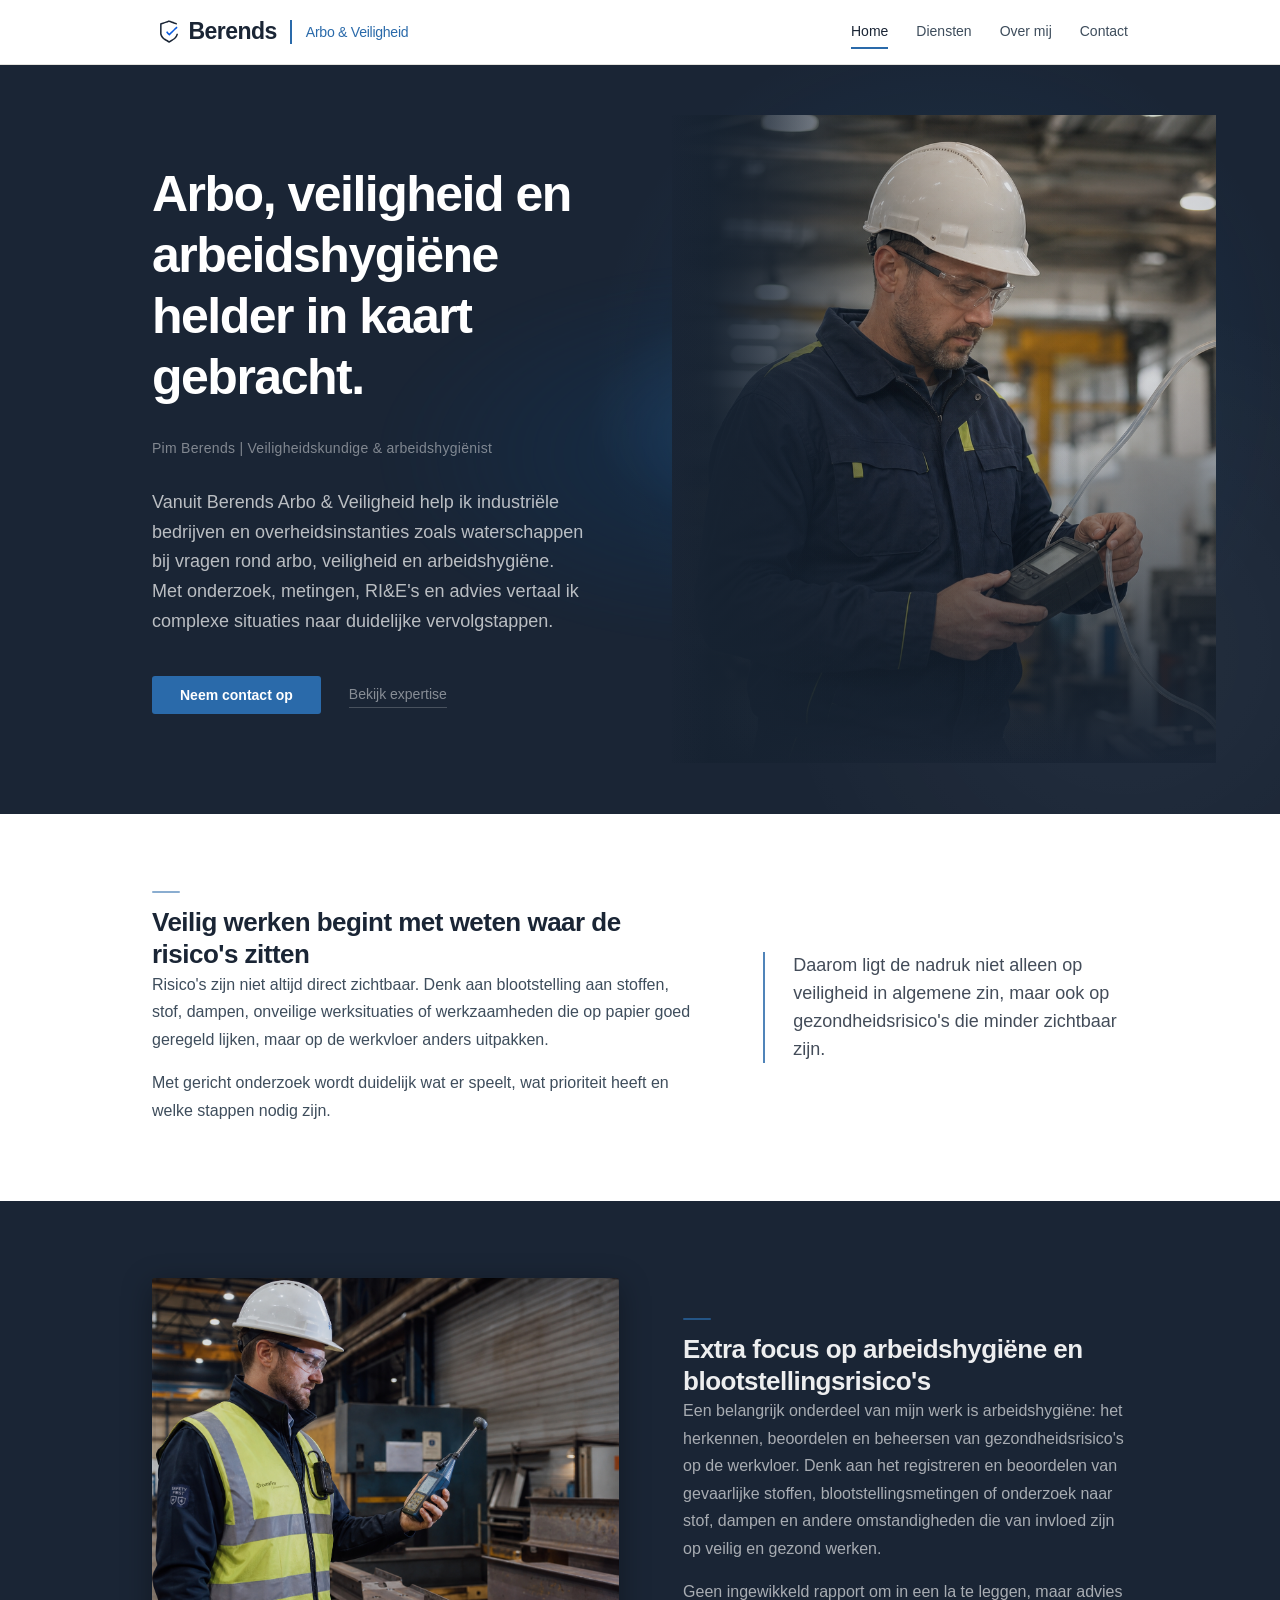
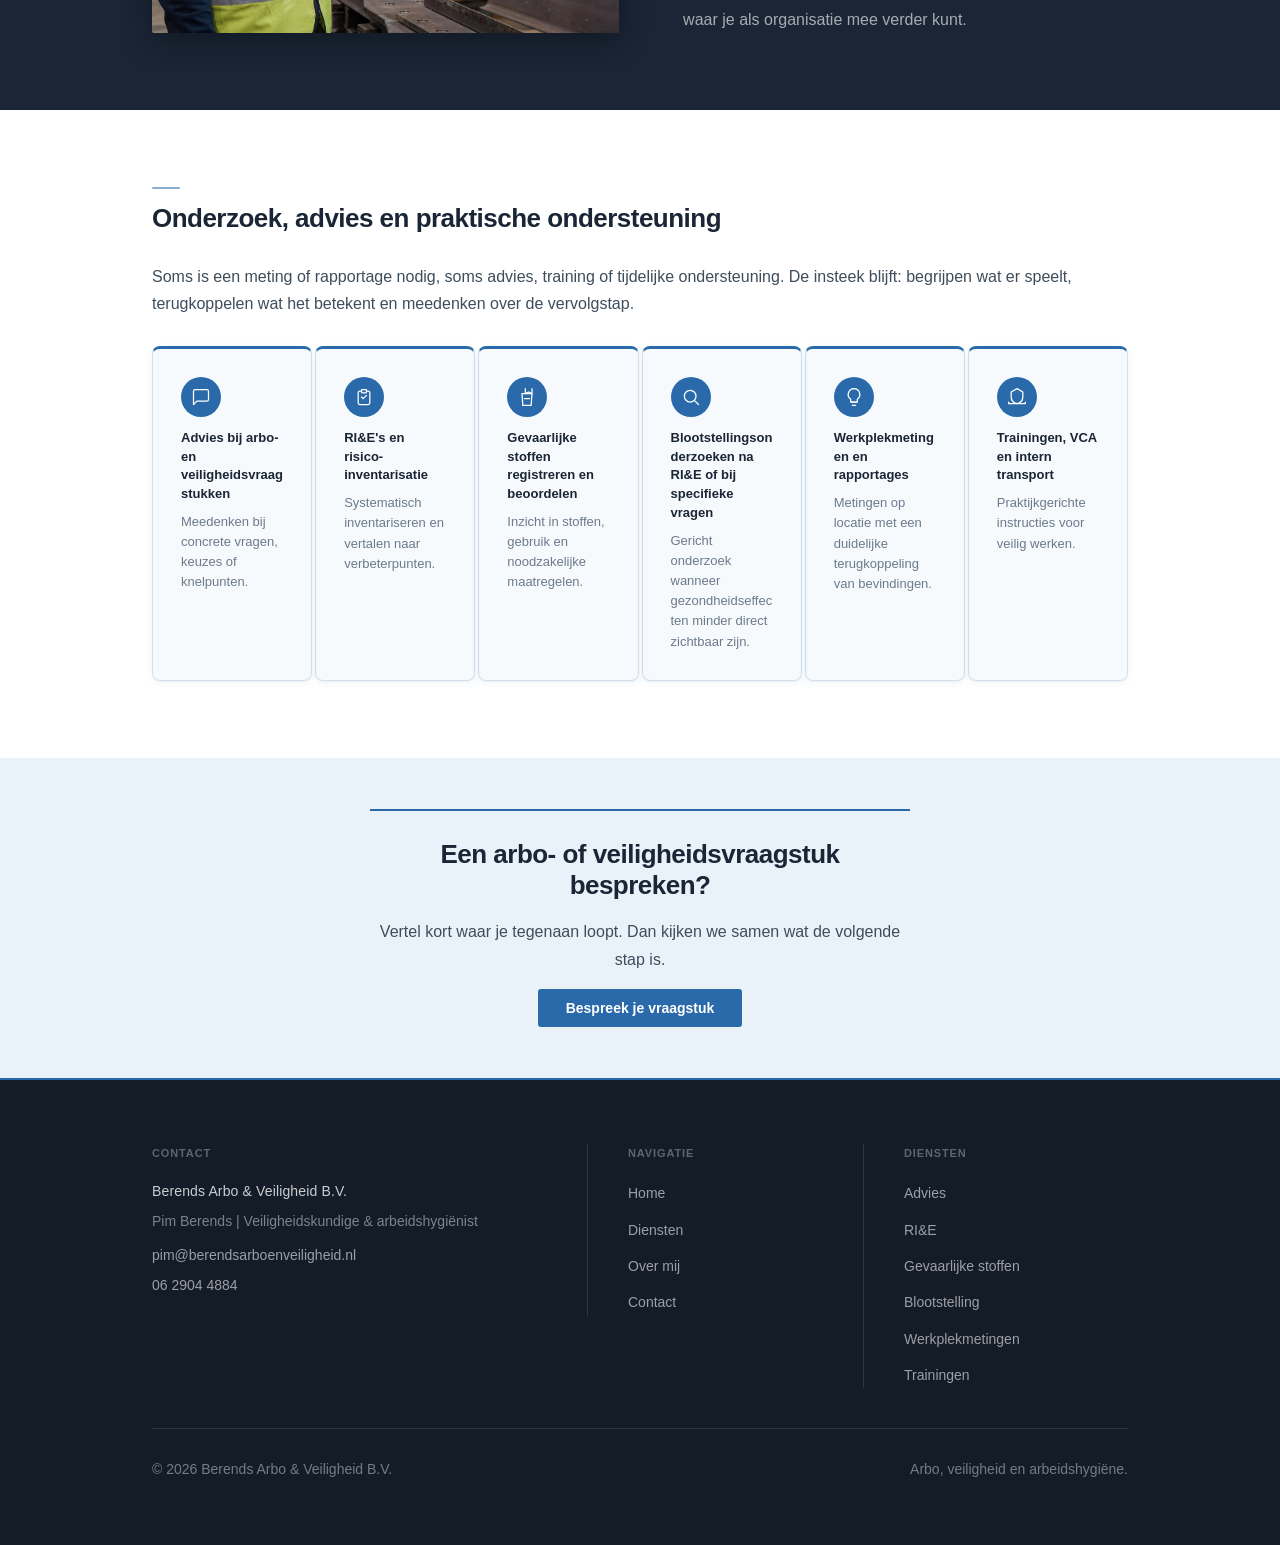
==== commit d6ed87d2: "Prepare website for client preview" ====
--- a/index.html
+++ b/index.html
@@ -4,7 +4,7 @@
   <meta charset="UTF-8" />
   <meta name="viewport" content="width=device-width, initial-scale=1.0" />
   <title>Berends Arbo &amp; Veiligheid BV</title>
-  <meta name="description" content="Pim Berends — veiligheidskundige en arbeidshygiënist. Berends Arbo &amp; Veiligheid B.V. helpt bedrijven met RI&amp;E's, blootstellingsonderzoeken, gevaarlijke stoffen, trainingen en veiligheidskundig advies." />
+  <meta name="description" content="Pim Berends, veiligheidskundige en arbeidshygiënist. Berends Arbo &amp; Veiligheid B.V. helpt bedrijven met RI&amp;E's, blootstellingsonderzoeken, gevaarlijke stoffen, trainingen en veiligheidskundig advies." />
   <link rel="icon" type="image/png" sizes="16x16" href="assets/Logo's/favicon-16x16.png">
   <link rel="icon" type="image/png" sizes="32x32" href="assets/Logo's/favicon-32x32.png">
   <link rel="apple-touch-icon" sizes="180x180" href="assets/Logo's/favicon-512x512.png">
@@ -64,7 +64,7 @@
           <div class="hero__content">
             <h1 class="hero__headline">Arbo, veiligheid en arbeidshygiëne helder in kaart gebracht.</h1>
             <p class="hero__credential">Pim Berends | Veiligheidskundige &amp; arbeidshygiënist</p>
-            <p class="hero__sub">Vanuit Berends Arbo &amp; Veiligheid help ik industriële bedrijven en publieke organisaties bij vragen rond arbo, veiligheid en arbeidshygiëne. Met onderzoek, metingen, RI&amp;E's en advies vertaal ik complexe situaties naar duidelijke vervolgstappen.</p>
+            <p class="hero__sub">Vanuit Berends Arbo &amp; Veiligheid help ik industriële bedrijven en overheidsinstanties zoals waterschappen bij vragen rond arbo, veiligheid en arbeidshygiëne. Met onderzoek, metingen, RI&amp;E's en advies vertaal ik complexe situaties naar duidelijke vervolgstappen.</p>
             <div class="hero__actions">
               <a href="contact.html" class="btn btn--primary">Neem contact op</a>
               <a href="#ondersteuning" class="hero__link">Bekijk expertise</a>
@@ -189,7 +189,7 @@
       <div class="container">
         <div class="section__inner">
           <h2 class="section__title">Een arbo- of veiligheidsvraagstuk bespreken?</h2>
-          <p>Vertel kort waar je tegenaan loopt — dan kijken we samen wat de volgende stap is.</p>
+          <p>Vertel kort waar je tegenaan loopt. Dan kijken we samen wat de volgende stap is.</p>
           <div>
             <a href="contact.html" class="btn btn--primary">Bespreek je vraagstuk</a>
           </div>
@@ -205,14 +205,15 @@
       <div class="footer-inner">
         <div class="footer__info">
           <span class="footer__label">Contact</span>
-          <span class="footer__brand">Berends Arbo &amp; Veiligheid B.V.</span>
-          <span class="footer__person">Pim Berends | Veiligheidskundige &amp; arbeidshygiënist</span>
+          <p class="footer__brand">Berends Arbo &amp; Veiligheid B.V.</p>
+          <p class="footer__person">Pim Berends | Veiligheidskundige &amp; arbeidshygiënist</p>
           <div class="footer__contact">
-            <a href="mailto:pim@berendsarboenveiligheid.nl">pim@berendsarboenveiligheid.nl</a>
+            <a href="mailto:Pim%20Berends%20%3Cpim%40berendsarboenveiligheid.nl%3E">pim@berendsarboenveiligheid.nl</a>
             <a href="tel:+31629044884">06 2904 4884</a>
           </div>
         </div>
-        <nav class="footer__nav" aria-label="Footernavigatie">
+
+        <nav class="footer__nav" aria-label="Footer navigatie">
           <span class="footer__label">Navigatie</span>
           <ul>
             <li><a href="index.html">Home</a></li>
@@ -221,6 +222,23 @@
             <li><a href="contact.html">Contact</a></li>
           </ul>
         </nav>
+
+        <nav class="footer__services" aria-label="Diensten">
+          <span class="footer__label">Diensten</span>
+          <ul>
+            <li><a href="diensten.html#advies">Advies</a></li>
+            <li><a href="diensten.html#rie">RI&amp;E</a></li>
+            <li><a href="diensten.html#gevaarlijke-stoffen">Gevaarlijke stoffen</a></li>
+            <li><a href="diensten.html#blootstelling">Blootstelling</a></li>
+            <li><a href="diensten.html#werkplekmetingen">Werkplekmetingen</a></li>
+            <li><a href="diensten.html#trainingen">Trainingen</a></li>
+          </ul>
+        </nav>
+      </div>
+
+      <div class="footer-bottom">
+        <p>&copy; 2026 Berends Arbo &amp; Veiligheid B.V.</p>
+        <p>Arbo, veiligheid en arbeidshygiëne.</p>
       </div>
     </div>
   </footer>
--- a/css/style.css
+++ b/css/style.css
@@ -800,16 +800,17 @@
 }
 
 .footer-inner {
-  display: flex;
-  align-items: flex-start;
+  display: grid;
+  grid-template-columns: 1.4fr 0.8fr 1fr;
   gap: var(--sp-xl);
-  flex-wrap: wrap;
+  align-items: start;
 }
 
 .footer__info {
   display: flex;
   flex-direction: column;
   gap: 0.375rem;
+  min-width: 0;
 }
 
 .footer__brand {
@@ -817,48 +818,78 @@
   font-weight: var(--fw-medium);
   color: rgba(255, 255, 255, 0.78);
   letter-spacing: 0.01em;
+  margin: 0;
 }
 
 .footer__person {
   font-size: var(--text-sm);
   color: rgba(255, 255, 255, 0.45);
+  margin: 0;
 }
 
 .footer__contact {
   display: flex;
   flex-direction: column;
-  gap: 0.2rem;
+  gap: 0.35rem;
   margin-top: 0.25rem;
 }
 
 .footer__contact a {
   font-size: var(--text-sm);
-  color: rgba(255, 255, 255, 0.38);
+  color: rgba(255, 255, 255, 0.58);
+  text-decoration: none;
   transition: color var(--ease);
 }
 
 .footer__contact a:hover {
-  color: rgba(255, 255, 255, 0.78);
-}
-
-.footer__nav {
-  padding-left: var(--sp-xl);
-  border-left: 1px solid rgba(255, 255, 255, 0.1);
-}
-
-.footer__nav ul {
-  display: flex;
-  flex-direction: column;
-  gap: 0.6rem;
-}
-
-.footer__nav a {
+  color: rgba(255, 255, 255, 0.9);
+}
+
+.footer__nav,
+.footer__services {
+  padding-left: var(--sp-lg);
+  border-left: 1px solid rgba(255, 255, 255, 0.12);
+  min-width: 0;
+}
+
+.footer__nav ul,
+.footer__services ul {
+  list-style: none;
+  padding: 0;
+  margin: var(--sp-sm) 0 0;
+  display: grid;
+  gap: 0.55rem;
+}
+
+.footer__nav a,
+.footer__services a {
   font-size: var(--text-sm);
-  color: rgba(255, 255, 255, 0.38);
+  color: rgba(255, 255, 255, 0.58);
+  text-decoration: none;
   transition: color var(--ease);
 }
 
-.footer__nav a:hover { color: rgba(255, 255, 255, 0.78); }
+.footer__nav a:hover,
+.footer__services a:hover {
+  color: rgba(255, 255, 255, 0.9);
+}
+
+.footer-bottom {
+  margin-top: var(--sp-lg);
+  padding-top: var(--sp-md);
+  border-top: 1px solid rgba(255, 255, 255, 0.10);
+  display: flex;
+  justify-content: space-between;
+  align-items: baseline;
+  gap: var(--sp-md);
+  flex-wrap: wrap;
+  color: rgba(255, 255, 255, 0.42);
+  font-size: var(--text-sm);
+}
+
+.footer-bottom p {
+  margin: 0;
+}
 
 /* ============================================================
    Inner page utilities
@@ -1167,6 +1198,10 @@
   border-top: 2px solid var(--c-accent);
   box-shadow: 0 1px 4px rgba(0, 0, 0, 0.07);
   transition: transform 180ms ease, box-shadow 180ms ease;
+}
+
+.services-detail .service-detail__item {
+  scroll-margin-top: calc(var(--header-h) + 1.5rem);
 }
 
 /* Hover: restrained lift and slightly deeper shadow */
@@ -1629,8 +1664,33 @@
 }
 
 @media (max-width: 680px) {
-  .contact-layout {
-    grid-template-columns: 1fr;
+  .contact-page .contact-layout {
+    display: flex;
+    flex-direction: column;
+    gap: var(--split-gap);
+  }
+
+  .contact-page .contact-layout__intro {
+    display: contents;
+  }
+
+  .contact-page .contact-layout__intro .section__title {
+    order: 1;
+  }
+
+  .contact-page .contact-layout__intro .section__body {
+    order: 2;
+  }
+
+  .contact-page .contact-card {
+    order: 3;
+    min-width: 0;
+  }
+
+  .contact-page .contact-briefing--inline {
+    order: 4;
+    margin-top: 0;
+    padding: 1.15rem 1.2rem;
   }
 
   .contact-card {
@@ -1646,14 +1706,19 @@
     min-height: 3.25rem;
   }
 
+  .contact-page .contact-method__value {
+    overflow-wrap: anywhere;
+    word-break: normal;
+  }
+
+  .contact-page .contact-method--email .contact-method__value {
+    font-size: clamp(0.95rem, 2.8vw, 1.05rem);
+  }
+
   .contact-card__whatsapp-link {
     padding: 0.35rem 0;
     min-height: 2.75rem;
   }
-
-  .contact-page .contact-briefing--inline {
-    padding: 1.15rem 1.2rem;
-  }
 }
 
 @media (prefers-reduced-motion: reduce) {
@@ -1682,6 +1747,22 @@
    Responsive
    ------------------------------------------------------------ */
 @media (max-width: 680px) {
+  .header-inner {
+    gap: 0.5rem;
+    min-width: 0;
+  }
+
+  .brand {
+    flex-shrink: 1;
+    min-width: 0;
+    max-width: calc(100% - 48px);
+    gap: 0.5rem;
+  }
+
+  .brand__sub {
+    font-size: 0.8125rem;
+  }
+
   /* Stack all split layouts */
   .split--context,
   .split--context-top,
@@ -1689,6 +1770,10 @@
     grid-template-columns: 1fr;
   }
 
+  .section--dark .split--specialist {
+    grid-template-columns: 1fr;
+  }
+
   /* On mobile: text first, image below */
   .split--specialist .split__detail { order: 2; display: flex; }
   .split--specialist .split__main   { order: 1; padding-top: 0; }
@@ -1696,30 +1781,70 @@
   /* Fixed height for image on mobile so it doesn't stretch too tall */
   .split--specialist .tech-frame { min-height: 220px; max-height: 260px; }
 
+  .expertise-grid {
+    grid-template-columns: 1fr;
+  }
+
+  .expertise-grid__title,
+  .expertise-grid__desc {
+    overflow-wrap: normal;
+    word-break: normal;
+    hyphens: auto;
+  }
+
   /* Hero sub: slightly smaller on mobile */
   .hero__sub { font-size: var(--text-base); }
 
   /* Footer: stack */
   .footer-inner {
-    flex-direction: column;
-    align-items: flex-start;
+    grid-template-columns: 1fr;
     gap: var(--sp-lg);
   }
 
-  .footer__nav {
+  .footer__nav,
+  .footer__services {
     padding-left: 0;
     border-left: none;
   }
 
-  .footer__nav ul {
+  .footer-bottom {
     flex-direction: column;
-    gap: 0.5rem;
+    gap: 0.35rem;
+  }
+
+  .footer__nav a,
+  .footer__services a,
+  .footer__contact a {
+    display: inline-block;
+    padding-block: 0.15rem;
   }
 
   /* Service detail — stack left/right columns on mobile */
+  .service-detail {
+    min-width: 0;
+  }
+
   .service-detail__item {
     grid-template-columns: 1fr;
     gap: var(--sp-md);
+    min-width: 0;
+    padding: 1.25rem 1.35rem;
+  }
+
+  .service-detail__left,
+  .service-detail__right {
+    min-width: 0;
+  }
+
+  .service-detail__title,
+  .service-detail__context,
+  .service-detail__body {
+    overflow-wrap: break-word;
+    word-break: normal;
+  }
+
+  .service-detail__link {
+    max-width: 100%;
   }
 
   /* About method — stack on mobile */
@@ -1776,3 +1901,10 @@
   }
 }
 
+@media (max-width: 380px) {
+  .brand__divider,
+  .brand__sub {
+    display: none;
+  }
+}
+
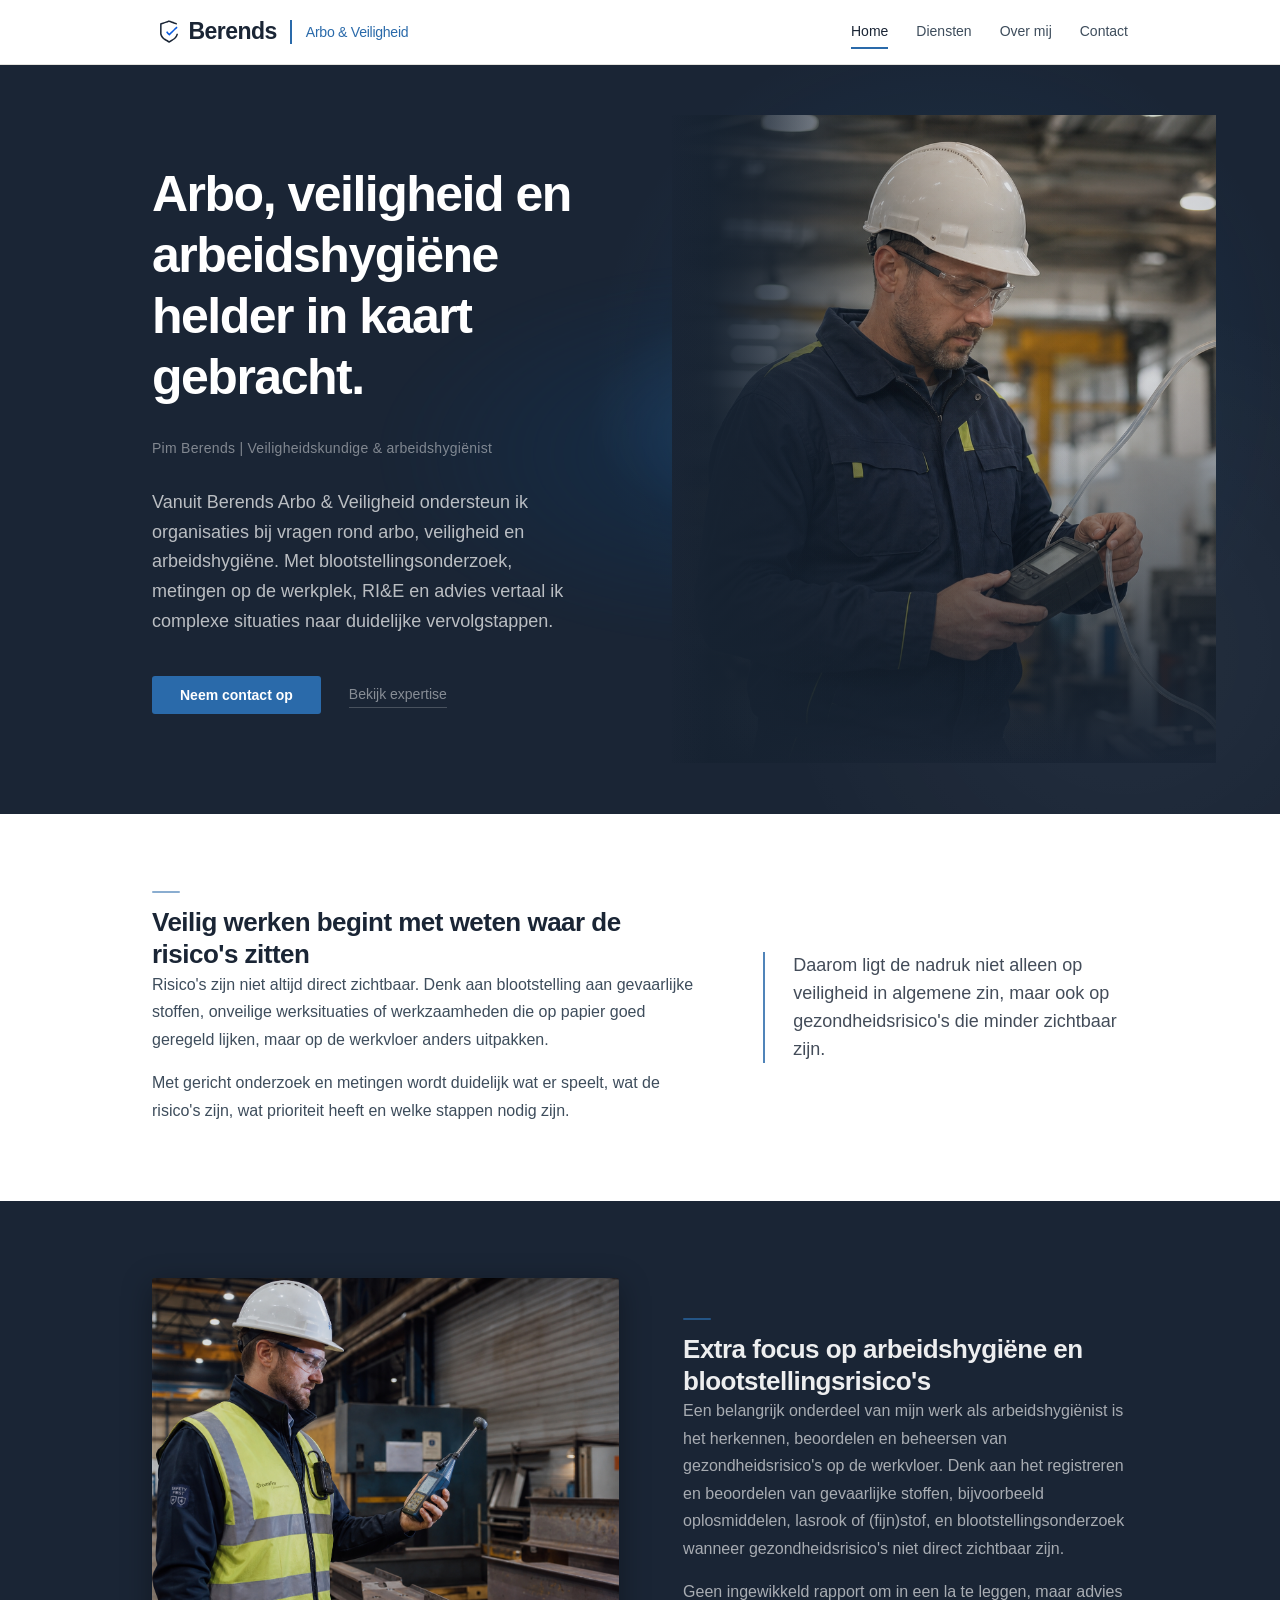
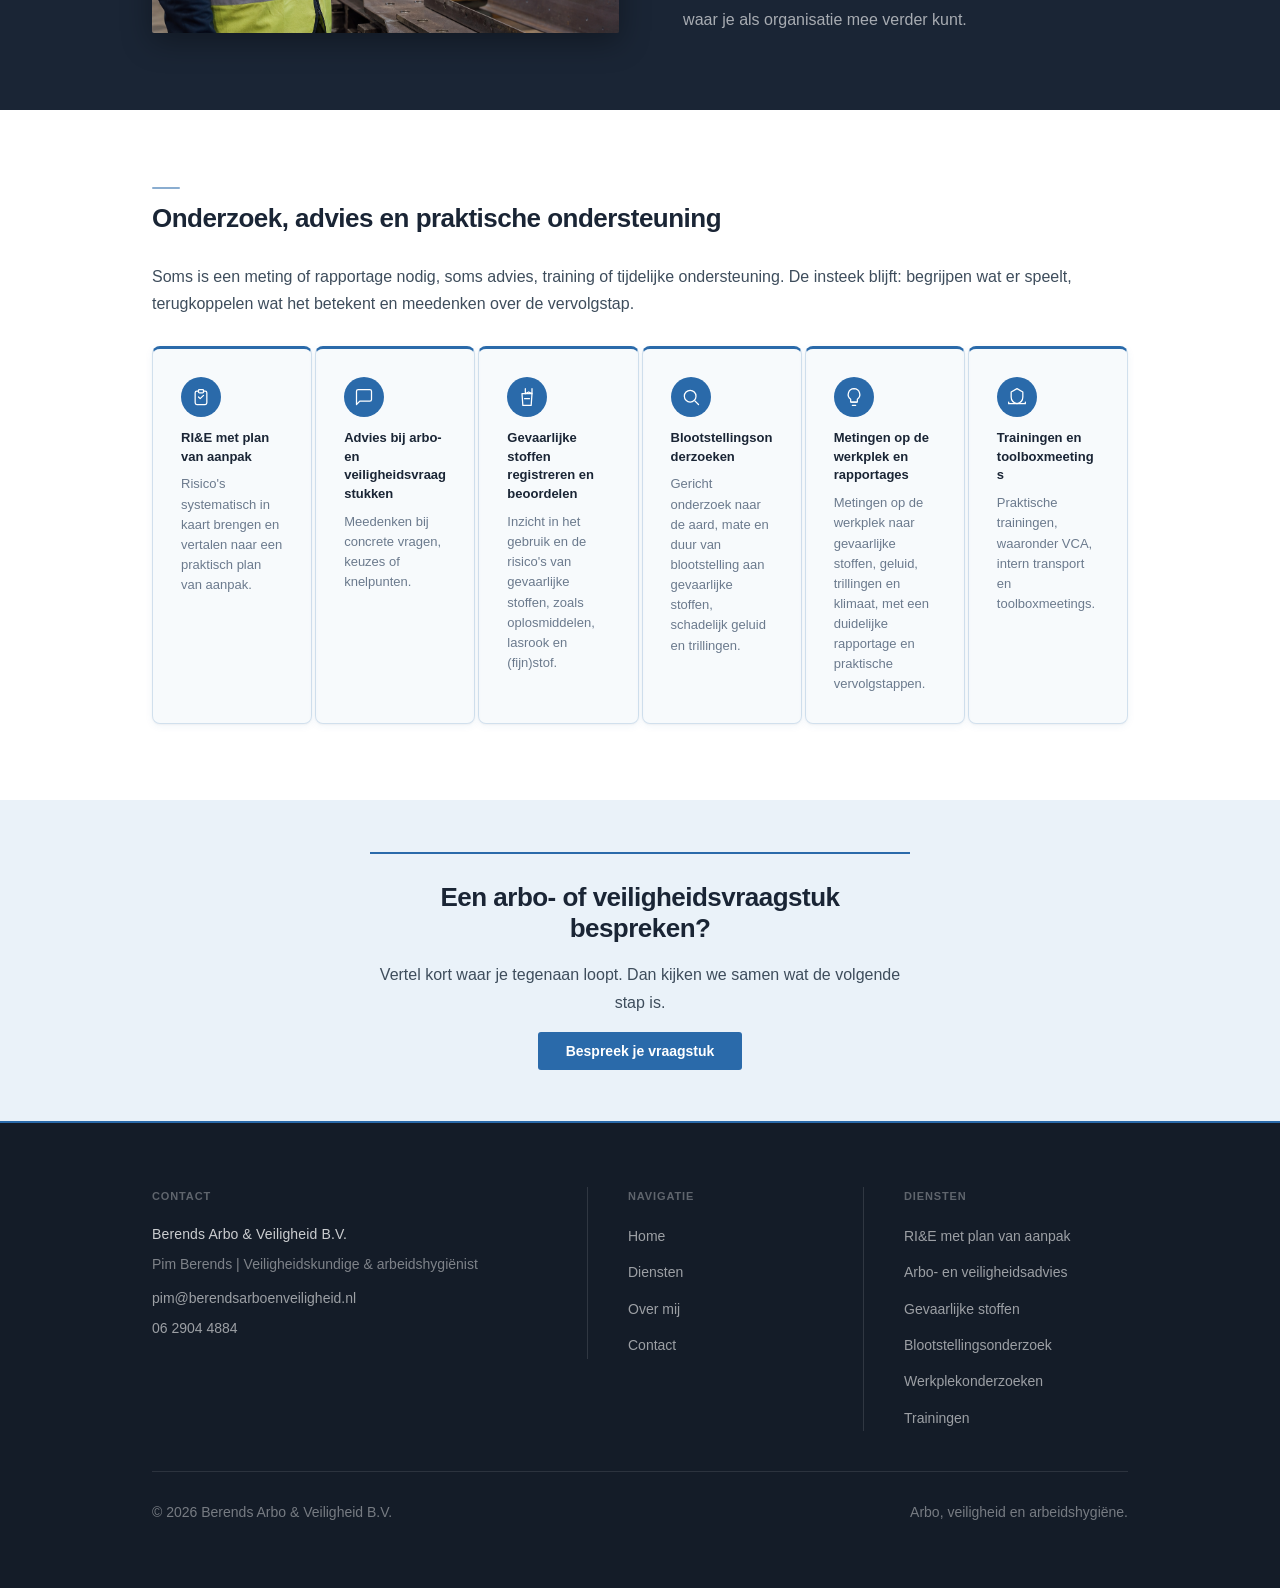
==== commit 1c11f8aa: "Refine service copy and terminology" ====
--- a/index.html
+++ b/index.html
@@ -4,7 +4,7 @@
   <meta charset="UTF-8" />
   <meta name="viewport" content="width=device-width, initial-scale=1.0" />
   <title>Berends Arbo &amp; Veiligheid BV</title>
-  <meta name="description" content="Pim Berends, veiligheidskundige en arbeidshygiënist. Berends Arbo &amp; Veiligheid B.V. helpt bedrijven met RI&amp;E's, blootstellingsonderzoeken, gevaarlijke stoffen, trainingen en veiligheidskundig advies." />
+  <meta name="description" content="Pim Berends, veiligheidskundige en arbeidshygiënist. Berends Arbo &amp; Veiligheid B.V. helpt organisaties met RI&amp;E met plan van aanpak, blootstellingsonderzoek, gevaarlijke stoffen, werkplekonderzoeken, trainingen en veiligheidskundig advies." />
   <link rel="icon" type="image/png" sizes="16x16" href="assets/Logo's/favicon-16x16.png">
   <link rel="icon" type="image/png" sizes="32x32" href="assets/Logo's/favicon-32x32.png">
   <link rel="apple-touch-icon" sizes="180x180" href="assets/Logo's/favicon-512x512.png">
@@ -64,7 +64,7 @@
           <div class="hero__content">
             <h1 class="hero__headline">Arbo, veiligheid en arbeidshygiëne helder in kaart gebracht.</h1>
             <p class="hero__credential">Pim Berends | Veiligheidskundige &amp; arbeidshygiënist</p>
-            <p class="hero__sub">Vanuit Berends Arbo &amp; Veiligheid help ik industriële bedrijven en overheidsinstanties zoals waterschappen bij vragen rond arbo, veiligheid en arbeidshygiëne. Met onderzoek, metingen, RI&amp;E's en advies vertaal ik complexe situaties naar duidelijke vervolgstappen.</p>
+            <p class="hero__sub">Vanuit Berends Arbo &amp; Veiligheid ondersteun ik organisaties bij vragen rond arbo, veiligheid en arbeidshygiëne. Met blootstellingsonderzoek, metingen op de werkplek, RI&amp;E en advies vertaal ik complexe situaties naar duidelijke vervolgstappen.</p>
             <div class="hero__actions">
               <a href="contact.html" class="btn btn--primary">Neem contact op</a>
               <a href="#ondersteuning" class="hero__link">Bekijk expertise</a>
@@ -87,8 +87,8 @@
           <div class="split__main">
             <h2 class="section__title">Veilig werken begint met weten waar de risico's zitten</h2>
             <div class="section__body">
-              <p>Risico's zijn niet altijd direct zichtbaar. Denk aan blootstelling aan stoffen, stof, dampen, onveilige werksituaties of werkzaamheden die op papier goed geregeld lijken, maar op de werkvloer anders uitpakken.</p>
-              <p>Met gericht onderzoek wordt duidelijk wat er speelt, wat prioriteit heeft en welke stappen nodig zijn.</p>
+              <p>Risico's zijn niet altijd direct zichtbaar. Denk aan blootstelling aan gevaarlijke stoffen, onveilige werksituaties of werkzaamheden die op papier goed geregeld lijken, maar op de werkvloer anders uitpakken.</p>
+              <p>Met gericht onderzoek en metingen wordt duidelijk wat er speelt, wat de risico's zijn, wat prioriteit heeft en welke stappen nodig zijn.</p>
             </div>
           </div>
           <aside class="split__aside">
@@ -117,7 +117,7 @@
           <div class="split__main">
             <h2 class="section__title">Extra focus op arbeidshygiëne en blootstellingsrisico's</h2>
             <div class="section__body">
-              <p>Een belangrijk onderdeel van mijn werk is arbeidshygiëne: het herkennen, beoordelen en beheersen van gezondheidsrisico's op de werkvloer. Denk aan het registreren en beoordelen van gevaarlijke stoffen, blootstellingsmetingen of onderzoek naar stof, dampen en andere omstandigheden die van invloed zijn op veilig en gezond werken.</p>
+              <p>Een belangrijk onderdeel van mijn werk als arbeidshygiënist is het herkennen, beoordelen en beheersen van gezondheidsrisico's op de werkvloer. Denk aan het registreren en beoordelen van gevaarlijke stoffen, bijvoorbeeld oplosmiddelen, lasrook of (fijn)stof, en blootstellingsonderzoek wanneer gezondheidsrisico's niet direct zichtbaar zijn.</p>
               <p>Geen ingewikkeld rapport om in een la te leggen, maar advies waar je als organisatie mee verder kunt.</p>
             </div>
           </div>
@@ -138,6 +138,13 @@
         <ul class="expertise-grid">
           <li class="expertise-grid__item">
             <span class="expertise-grid__icon" aria-hidden="true">
+              <svg width="24" height="24" viewBox="0 0 24 24" fill="none" stroke="currentColor" stroke-width="1.5" stroke-linecap="round" stroke-linejoin="round"><path d="M9 5H7a2 2 0 0 0-2 2v12a2 2 0 0 0 2 2h10a2 2 0 0 0 2-2V7a2 2 0 0 0-2-2h-2"/><rect x="9" y="3" width="6" height="4" rx="1"/><path d="M9 12l2 2 4-4"/></svg>
+            </span>
+            <span class="expertise-grid__title">RI&amp;E met plan van aanpak</span>
+            <span class="expertise-grid__desc">Risico's systematisch in kaart brengen en vertalen naar een praktisch plan van aanpak.</span>
+          </li>
+          <li class="expertise-grid__item">
+            <span class="expertise-grid__icon" aria-hidden="true">
               <svg width="24" height="24" viewBox="0 0 24 24" fill="none" stroke="currentColor" stroke-width="1.5" stroke-linecap="round" stroke-linejoin="round"><path d="M21 15a2 2 0 0 1-2 2H7l-4 4V5a2 2 0 0 1 2-2h14a2 2 0 0 1 2 2z"/></svg>
             </span>
             <span class="expertise-grid__title">Advies bij arbo- en veiligheidsvraagstukken</span>
@@ -145,38 +152,31 @@
           </li>
           <li class="expertise-grid__item">
             <span class="expertise-grid__icon" aria-hidden="true">
-              <svg width="24" height="24" viewBox="0 0 24 24" fill="none" stroke="currentColor" stroke-width="1.5" stroke-linecap="round" stroke-linejoin="round"><path d="M9 5H7a2 2 0 0 0-2 2v12a2 2 0 0 0 2 2h10a2 2 0 0 0 2-2V7a2 2 0 0 0-2-2h-2"/><rect x="9" y="3" width="6" height="4" rx="1"/><path d="M9 12l2 2 4-4"/></svg>
-            </span>
-            <span class="expertise-grid__title">RI&amp;E's en risico-inventarisatie</span>
-            <span class="expertise-grid__desc">Systematisch inventariseren en vertalen naar verbeterpunten.</span>
-          </li>
-          <li class="expertise-grid__item">
-            <span class="expertise-grid__icon" aria-hidden="true">
               <svg width="24" height="24" viewBox="0 0 24 24" fill="none" stroke="currentColor" stroke-width="1.5" stroke-linecap="round" stroke-linejoin="round"><path d="M10 2v6l4-2 4 2V2"/><path d="M6 8h12l-1 14H7L6 8z"/><path d="M9 14h6"/></svg>
             </span>
             <span class="expertise-grid__title">Gevaarlijke stoffen registreren en beoordelen</span>
-            <span class="expertise-grid__desc">Inzicht in stoffen, gebruik en noodzakelijke maatregelen.</span>
+            <span class="expertise-grid__desc">Inzicht in het gebruik en de risico's van gevaarlijke stoffen, zoals oplosmiddelen, lasrook en (fijn)stof.</span>
           </li>
           <li class="expertise-grid__item">
             <span class="expertise-grid__icon" aria-hidden="true">
               <svg width="24" height="24" viewBox="0 0 24 24" fill="none" stroke="currentColor" stroke-width="1.5" stroke-linecap="round" stroke-linejoin="round"><circle cx="11" cy="11" r="7"/><path d="M21 21l-4.35-4.35"/></svg>
             </span>
-            <span class="expertise-grid__title">Blootstellingsonderzoeken na RI&amp;E of bij specifieke vragen</span>
-            <span class="expertise-grid__desc">Gericht onderzoek wanneer gezondheidseffecten minder direct zichtbaar zijn.</span>
+            <span class="expertise-grid__title">Blootstellingsonderzoeken</span>
+            <span class="expertise-grid__desc">Gericht onderzoek naar de aard, mate en duur van blootstelling aan gevaarlijke stoffen, schadelijk geluid en trillingen.</span>
           </li>
           <li class="expertise-grid__item">
             <span class="expertise-grid__icon" aria-hidden="true">
               <svg width="24" height="24" viewBox="0 0 24 24" fill="none" stroke="currentColor" stroke-width="1.5" stroke-linecap="round" stroke-linejoin="round"><path d="M12 2a7 7 0 0 0-4 12.7V18h8v-3.3A7 7 0 0 0 12 2z"/><path d="M9 18h6"/><path d="M10 22h4"/></svg>
             </span>
-            <span class="expertise-grid__title">Werkplekmetingen en rapportages</span>
-            <span class="expertise-grid__desc">Metingen op locatie met een duidelijke terugkoppeling van bevindingen.</span>
+            <span class="expertise-grid__title">Metingen op de werkplek en rapportages</span>
+            <span class="expertise-grid__desc">Metingen op de werkplek naar gevaarlijke stoffen, geluid, trillingen en klimaat, met een duidelijke rapportage en praktische vervolgstappen.</span>
           </li>
           <li class="expertise-grid__item">
             <span class="expertise-grid__icon" aria-hidden="true">
               <svg width="24" height="24" viewBox="0 0 24 24" fill="none" stroke="currentColor" stroke-width="1.5" stroke-linecap="round" stroke-linejoin="round"><path d="M2 18v2h20v-2"/><path d="M12 2l7 4v6c0 4-3 7-7 8-4-1-7-4-7-8V6l7-4z"/></svg>
             </span>
-            <span class="expertise-grid__title">Trainingen, VCA en intern transport</span>
-            <span class="expertise-grid__desc">Praktijkgerichte instructies voor veilig werken.</span>
+            <span class="expertise-grid__title">Trainingen en toolboxmeetings</span>
+            <span class="expertise-grid__desc">Praktische trainingen, waaronder VCA, intern transport en toolboxmeetings.</span>
           </li>
         </ul>
       </div>
@@ -226,11 +226,11 @@
         <nav class="footer__services" aria-label="Diensten">
           <span class="footer__label">Diensten</span>
           <ul>
-            <li><a href="diensten.html#advies">Advies</a></li>
-            <li><a href="diensten.html#rie">RI&amp;E</a></li>
+            <li><a href="diensten.html#rie">RI&amp;E met plan van aanpak</a></li>
+            <li><a href="diensten.html#advies">Arbo- en veiligheidsadvies</a></li>
             <li><a href="diensten.html#gevaarlijke-stoffen">Gevaarlijke stoffen</a></li>
-            <li><a href="diensten.html#blootstelling">Blootstelling</a></li>
-            <li><a href="diensten.html#werkplekmetingen">Werkplekmetingen</a></li>
+            <li><a href="diensten.html#blootstelling">Blootstellingsonderzoek</a></li>
+            <li><a href="diensten.html#werkplekmetingen">Werkplekonderzoeken</a></li>
             <li><a href="diensten.html#trainingen">Trainingen</a></li>
           </ul>
         </nav>
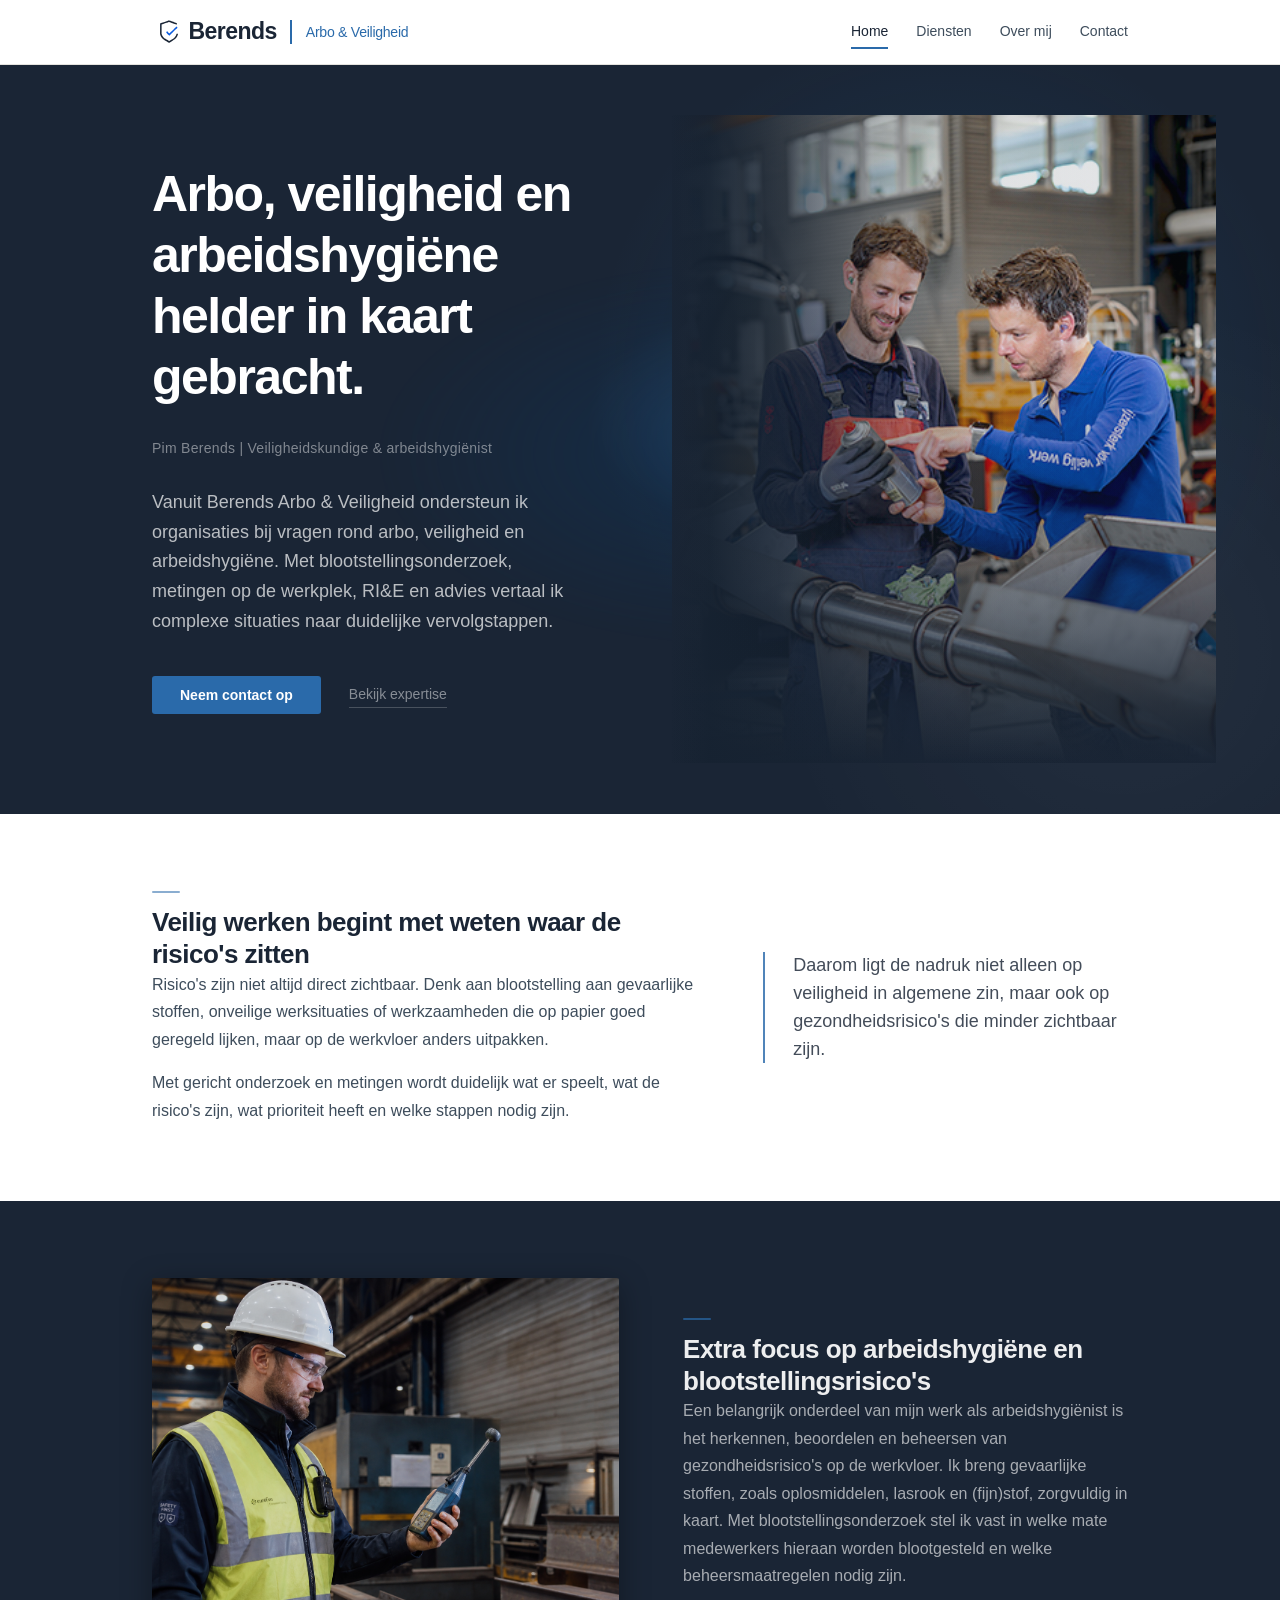
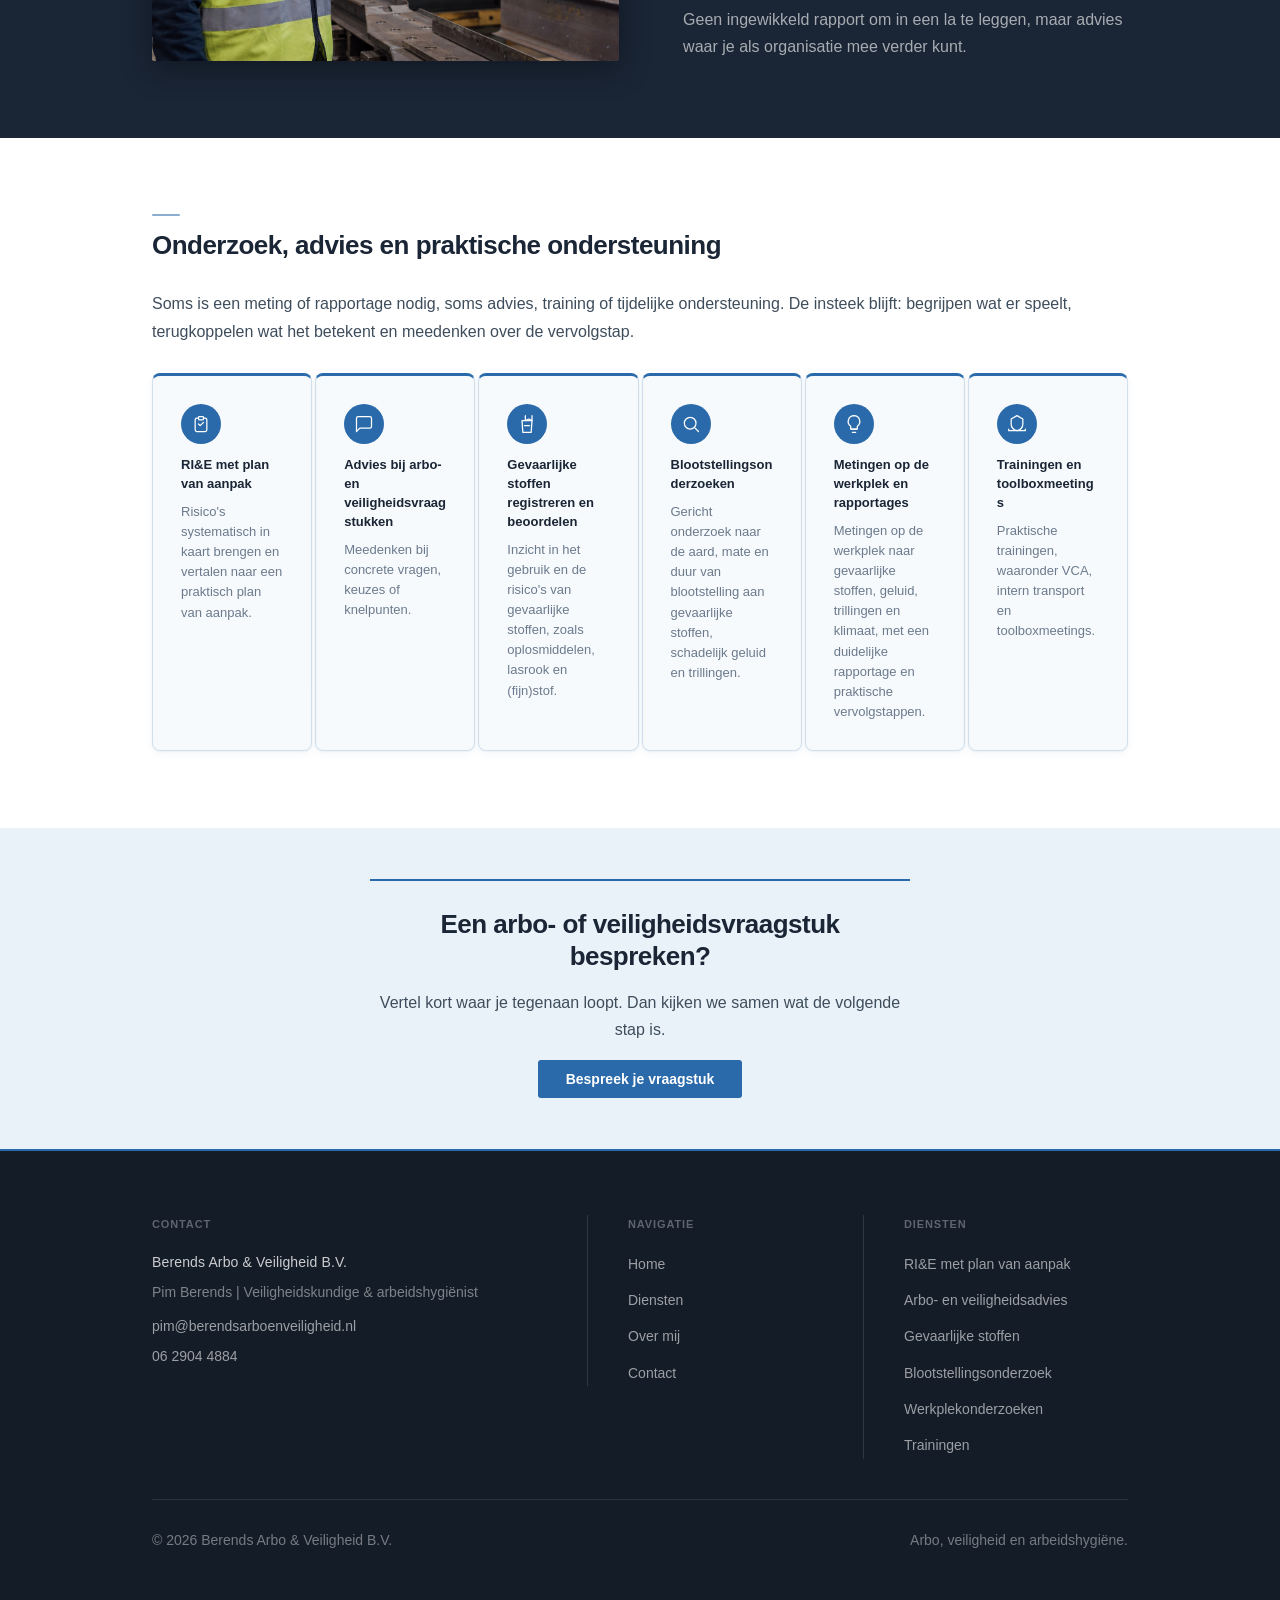
==== commit 2e9c4807: "Add authentic imagery and refine profile page" ====
--- a/index.html
+++ b/index.html
@@ -117,7 +117,7 @@
           <div class="split__main">
             <h2 class="section__title">Extra focus op arbeidshygiëne en blootstellingsrisico's</h2>
             <div class="section__body">
-              <p>Een belangrijk onderdeel van mijn werk als arbeidshygiënist is het herkennen, beoordelen en beheersen van gezondheidsrisico's op de werkvloer. Denk aan het registreren en beoordelen van gevaarlijke stoffen, bijvoorbeeld oplosmiddelen, lasrook of (fijn)stof, en blootstellingsonderzoek wanneer gezondheidsrisico's niet direct zichtbaar zijn.</p>
+              <p>Een belangrijk onderdeel van mijn werk als arbeidshygiënist is het herkennen, beoordelen en beheersen van gezondheidsrisico's op de werkvloer. Ik breng gevaarlijke stoffen, zoals oplosmiddelen, lasrook en (fijn)stof, zorgvuldig in kaart. Met blootstellingsonderzoek stel ik vast in welke mate medewerkers hieraan worden blootgesteld en welke beheersmaatregelen nodig zijn.</p>
               <p>Geen ingewikkeld rapport om in een la te leggen, maar advies waar je als organisatie mee verder kunt.</p>
             </div>
           </div>
--- a/css/style.css
+++ b/css/style.css
@@ -389,9 +389,9 @@
   border: 0;
   outline: 0;
   box-shadow: none;
-  background-image: url('../assets/images/hero-pim-berends-portret.jpg');
+  background-image: url('../assets/images/5x beter_Gevaarlijke stoffen_13.jpg');
   background-size: cover;
-  background-position: 32% top;
+  background-position: 45% top;
   margin-right: clamp(-6rem, -5vw, -3rem);
   transform: translateX(1.5rem);
 }
@@ -1281,16 +1281,16 @@
    Profile intro — over-mij.html
    ------------------------------------------------------------ */
 .profile-intro {
-  background-color: var(--c-bg);
-  padding-top: var(--section-pad);
-  padding-bottom: clamp(2rem, 3.5vw, 3rem);
+  background-color: var(--c-cta-bg);
+  padding-top: clamp(1.75rem, 3vw, 2.25rem);
+  padding-bottom: clamp(1.75rem, 3vw, 2.25rem);
 }
 
 .profile-intro__grid {
   display: grid;
-  grid-template-columns: 1.1fr 0.9fr;
+  grid-template-columns: 1.2fr 0.8fr;
   gap: clamp(2rem, 4vw, 3.5rem);
-  align-items: center;
+  align-items: start;
 }
 
 .profile-intro__content {
@@ -1299,64 +1299,24 @@
 
 .profile-intro__visual {
   position: relative;
-  min-height: clamp(360px, 38vw, 420px);
+  aspect-ratio: 1 / 1;
+  width: 100%;
+  max-width: 380px;
+  min-height: 0;
+  justify-self: end;
   border-radius: 2px;
   overflow: hidden;
   isolation: isolate;
-}
-
-.profile-intro__quote {
-  display: flex;
-  align-items: stretch;
-  background: var(--c-ink);
-  border: 1px solid rgba(255, 255, 255, 0.06);
-  box-shadow: 0 24px 60px rgba(15, 25, 38, 0.14);
-}
-
-.profile-intro__quote::before {
-  content: '\201C';
-  position: absolute;
-  left: clamp(1.25rem, 2vw, 2rem);
-  top: clamp(1rem, 2vw, 1.35rem);
-  font-size: clamp(4rem, 8vw, 7rem);
-  line-height: 1;
-  font-weight: 700;
-  color: rgba(255, 255, 255, 0.08);
-  pointer-events: none;
-  z-index: 0;
-}
-
-.profile-intro__quote-inner {
-  position: relative;
-  display: flex;
-  flex-direction: column;
-  justify-content: center;
-  gap: var(--sp-sm);
+  border: 1px solid var(--c-border);
+}
+
+.profile-intro__photo {
+  display: block;
   width: 100%;
-  min-height: inherit;
-  padding: clamp(1.75rem, 3vw, 2.25rem);
-  z-index: 1;
-}
-
-.profile-intro__quote-label {
-  font-size: var(--text-xs);
-  font-weight: var(--fw-semibold);
-  color: rgba(255, 255, 255, 0.55);
-  letter-spacing: 0.06em;
-  text-transform: uppercase;
-}
-
-.profile-intro__quote-text {
-  font-size: var(--text-base);
-  line-height: 1.65;
-  color: rgba(255, 255, 255, 0.78);
-}
-
-.profile-intro__quote-signature {
-  font-size: var(--text-sm);
-  font-style: italic;
-  color: rgba(255, 255, 255, 0.45);
-  margin-top: 0.25rem;
+  height: 100%;
+  min-height: 0;
+  object-fit: cover;
+  object-position: center 3%;
 }
 
 .profile-intro__title {
@@ -1874,17 +1834,18 @@
   }
 
   .profile-intro__visual {
-    min-height: auto;
-  }
-
-  .profile-intro__quote::before {
-    left: 1.25rem;
-    top: 1rem;
-    font-size: clamp(3.5rem, 14vw, 5rem);
-  }
-
-  .profile-intro__quote-inner {
-    padding: 1.5rem;
+    width: 100%;
+    max-width: 360px;
+    min-height: 0;
+    justify-self: center;
+    margin-inline: auto;
+    margin-top: var(--sp-md);
+  }
+
+  .profile-intro__photo {
+    height: 100%;
+    min-height: 0;
+    object-position: center 2%;
   }
 
   .profile-intro__body {
